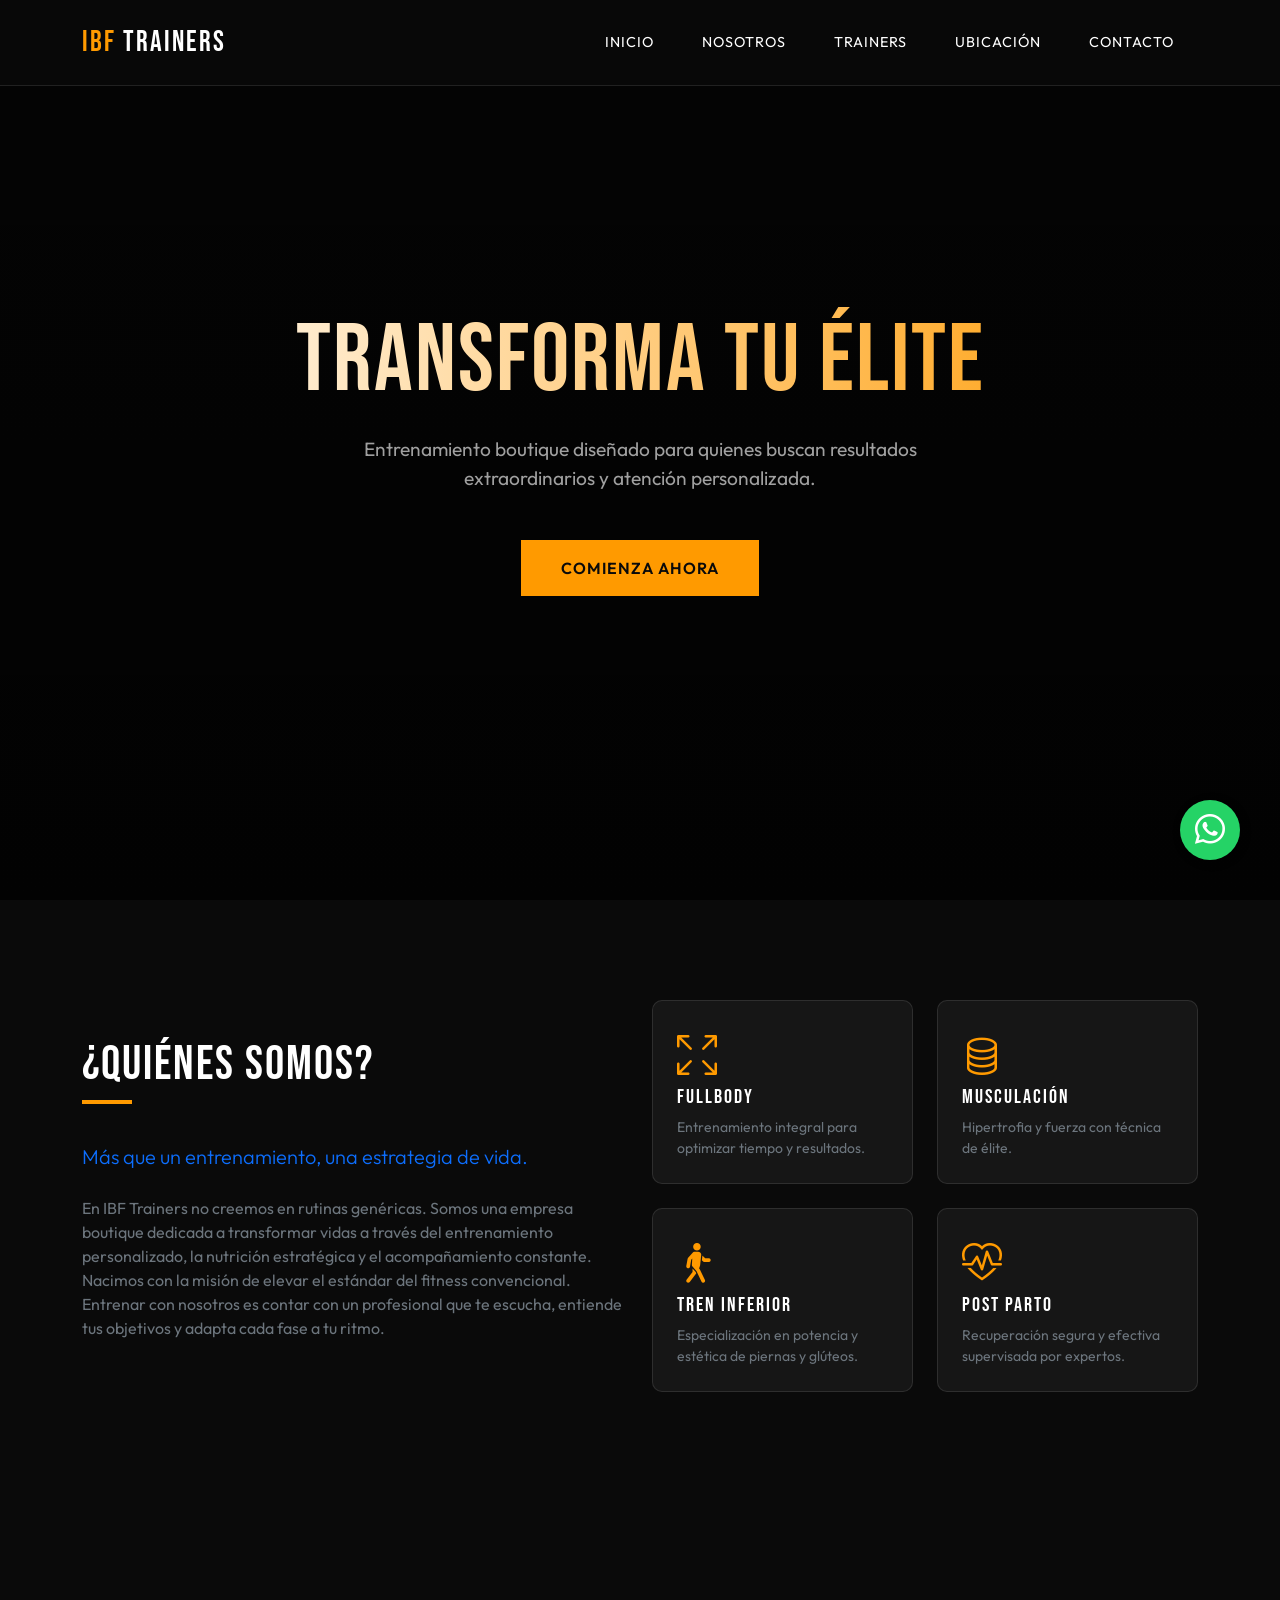
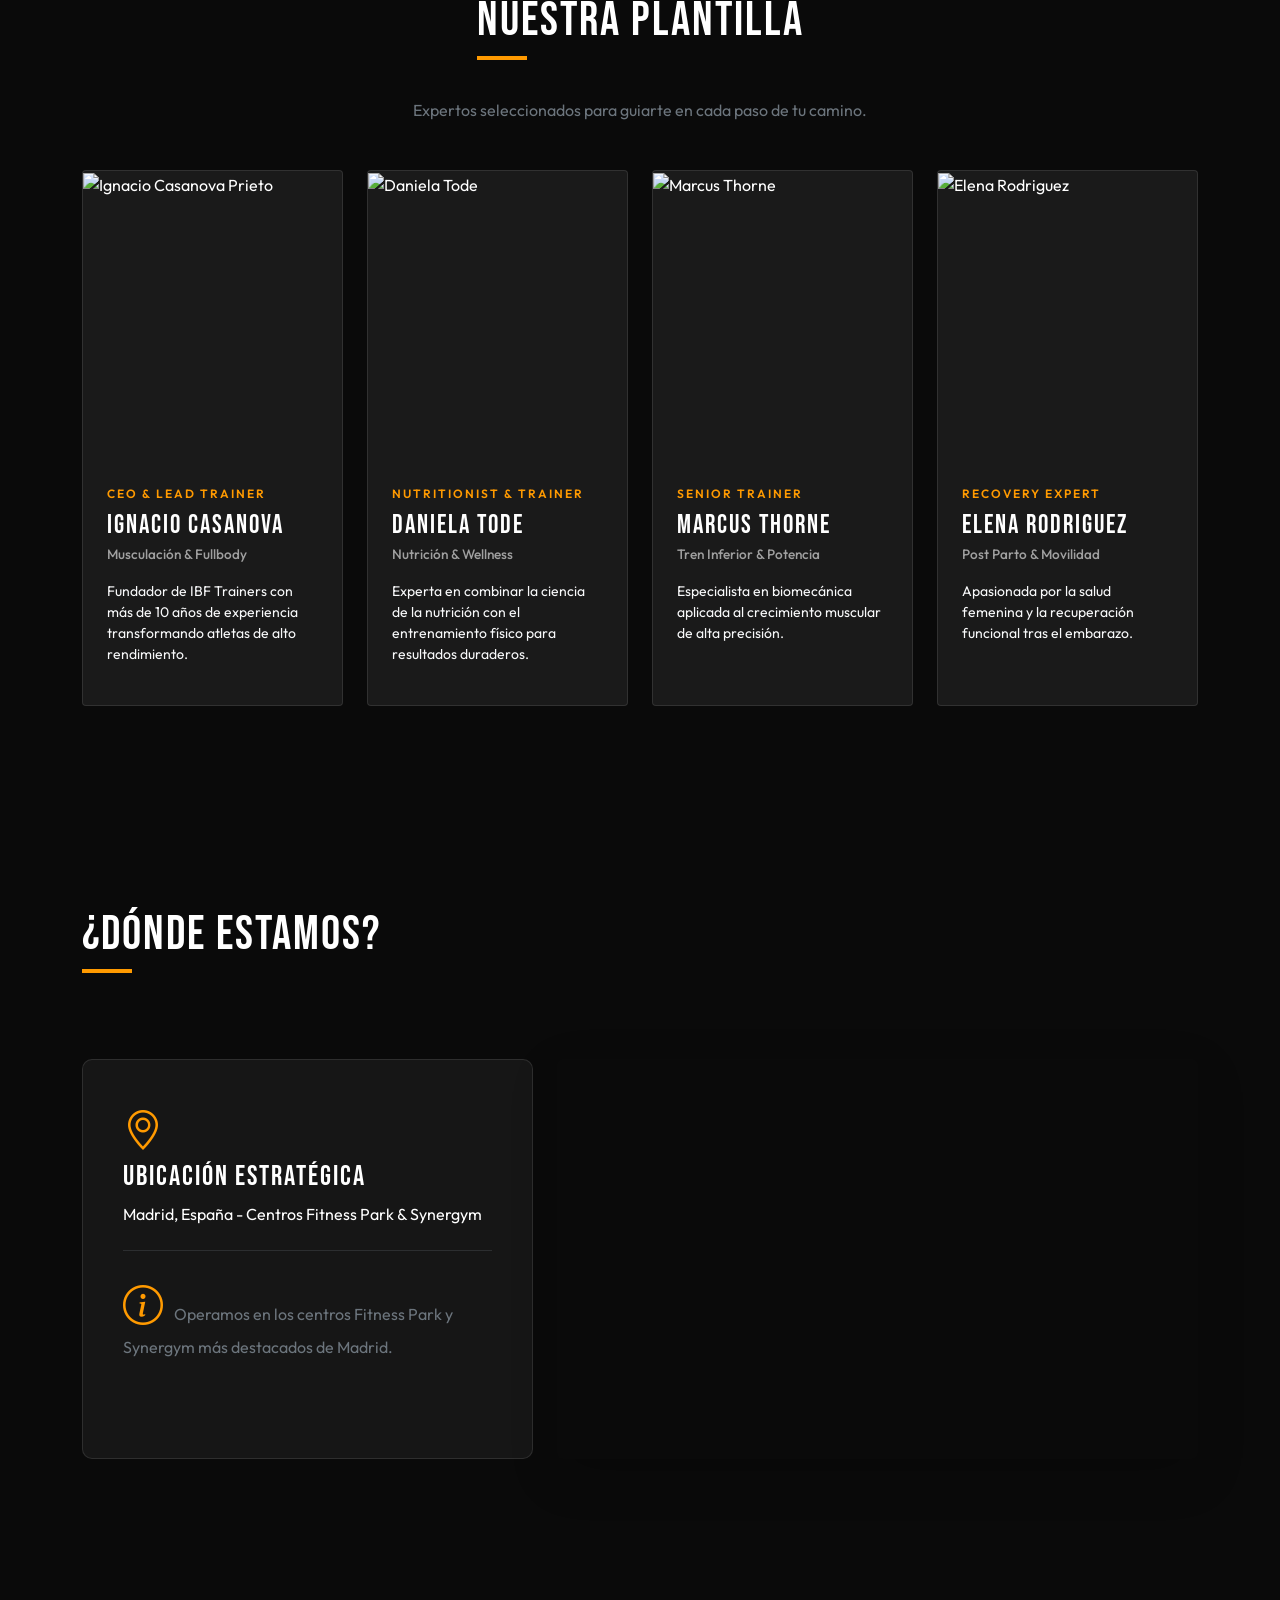
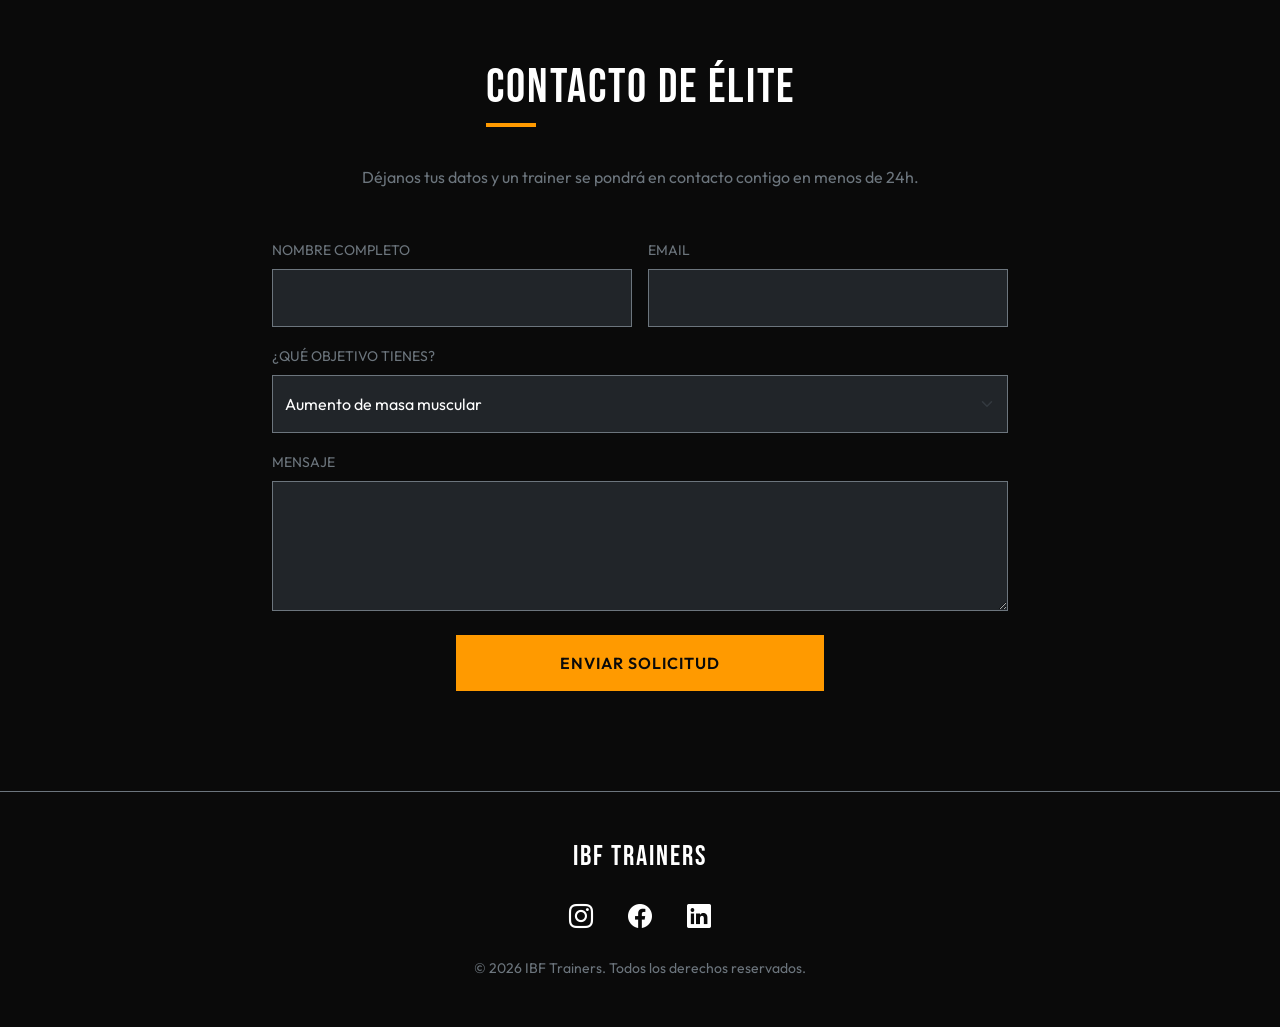
==== index.html @ 2165ddfc "2nd" ====
<!DOCTYPE html>
<html lang="es">
<head>
    <meta charset="UTF-8">
    <meta name="viewport" content="width=device-width, initial-scale=1.0">
    <title>IBF Trainers | Boutique Personal Training Elite</title>
    <meta name="description" content="Entrenamiento personal boutique de élite en Madrid. IBF Trainers ofrece planes personalizados de musculación, nutrición y post-parto. Entrenadores expertos cerca de ti.">
    <meta name="keywords" content="entrenamiento personal, entrenador personal madrid, ibf trainers, fitness boutique, entrenamiento económico, nutrición deportiva, post parto entrenamiento">
    
    <!-- Bootstrap 5.3 CSS -->
    <link href="https://cdn.jsdelivr.net/npm/bootstrap@5.3.2/dist/css/bootstrap.min.css" rel="stylesheet">
    <!-- Bootstrap Icons -->
    <link rel="stylesheet" href="https://cdn.jsdelivr.net/npm/bootstrap-icons@1.11.1/font/bootstrap-icons.css">
    <!-- Custom CSS -->
    <link rel="stylesheet" href="style.css">
</head>
<body>

    <!-- Navigation -->
    <nav class="navbar navbar-expand-lg fixed-top">
        <div class="container">
            <a class="navbar-brand brand-font" href="#">IBF <span style="color: white;">TRAINERS</span></a>
            <button class="navbar-toggler" type="button" data-bs-toggle="collapse" data-bs-target="#navbarNav">
                <span class="navbar-toggler-icon"></span>
            </button>
            <div class="collapse navbar-collapse" id="navbarNav">
                <ul class="navbar-nav ms-auto">
                    <li class="nav-item"><a class="nav-link" href="#inicio">Inicio</a></li>
                    <li class="nav-item"><a class="nav-link" href="#nosotros">Nosotros</a></li>
                    <li class="nav-item"><a class="nav-link" href="#plantilla">Trainers</a></li>
                    <li class="nav-item"><a class="nav-link" href="#ubicacion">Ubicación</a></li>
                    <li class="nav-item"><a class="nav-link" href="#contacto">Contacto</a></li>
                </ul>
            </div>
        </div>
    </nav>

    <!-- Hero Section -->
    <section id="inicio" class="hero">
        <div class="container" data-aos="fade-up">
            <h1 class="brand-font">Transforma Tu Élite</h1>
            <p>Entrenamiento boutique diseñado para quienes buscan resultados extraordinarios y atención personalizada.</p>
            <a href="#contacto" class="btn btn-premium mt-3">Comienza Ahora</a>
        </div>
    </section>

    <!-- About Section -->
    <section id="nosotros">
        <div class="container">
            <div class="row align-items-center">
                <div class="col-lg-6 mb-4 mb-lg-0">
                    <h2 class="section-title">¿Quiénes Somos?</h2>
                    <p class="lead text-primary mb-4" id="about-subtitle">Más que un entrenamiento, una estrategia de vida.</p>
                    <p class="text-secondary" id="about-content">En IBF Trainers no creemos en rutinas genéricas. Somos una empresa boutique dedicada a transformar vidas a través del entrenamiento personalizado, la nutrición estratégica y el acompañamiento constante. Nacimos con la misión de elevar el estándar del fitness convencional. Entrenar con nosotros es contar con un profesional que te escucha, entiende tus objetivos y adapta cada fase a tu ritmo.</p>
                </div>
                <div class="col-lg-6">
                    <div class="row g-4" id="services-grid">
                        <div class="col-6">
                            <div class="info-block h-100 p-3 p-md-4">
                                <i class="bi bi-arrows-fullscreen"></i>
                                <h4 class="brand-font h5">Fullbody</h4>
                                <p class="small text-secondary mb-0 d-none d-md-block">Entrenamiento integral para optimizar tiempo y resultados.</p>
                            </div>
                        </div>
                        <div class="col-6">
                            <div class="info-block h-100 p-3 p-md-4">
                                <i class="bi bi-database"></i>
                                <h4 class="brand-font h5">Musculación</h4>
                                <p class="small text-secondary mb-0 d-none d-md-block">Hipertrofia y fuerza con técnica de élite.</p>
                            </div>
                        </div>
                        <div class="col-6">
                            <div class="info-block h-100 p-3 p-md-4">
                                <i class="bi bi-person-walking"></i>
                                <h4 class="brand-font h5">Tren Inferior</h4>
                                <p class="small text-secondary mb-0 d-none d-md-block">Especialización en potencia y estética de piernas y glúteos.</p>
                            </div>
                        </div>
                        <div class="col-6">
                            <div class="info-block h-100 p-3 p-md-4">
                                <i class="bi bi-heart-pulse"></i>
                                <h4 class="brand-font h5">Post Parto</h4>
                                <p class="small text-secondary mb-0 d-none d-md-block">Recuperación segura y efectiva supervisada por expertos.</p>
                            </div>
                        </div>
                    </div>
                </div>
            </div>
        </div>
    </section>

    <!-- Trainers Section -->
    <section id="plantilla" class="bg-dark-grey">
        <div class="container">
            <div class="text-center mb-5">
                <h2 class="section-title">Nuestra Plantilla</h2>
                <p class="text-secondary">Expertos seleccionados para guiarte en cada paso de tu camino.</p>
            </div>
            <div class="row g-4" id="trainers-grid">
                <!-- Trainer 1 -->
                <div class="col-md-6 col-lg-3">
                    <div class="trainer-card">
                        <div class="trainer-img-wrapper">
                            <img src="https://images.unsplash.com/photo-1594381898411-846e7d193883?auto=format&fit=crop&q=80&w=800" alt="Ignacio Casanova Prieto" loading="lazy">
                        </div>
                        <div class="trainer-info">
                            <p class="role">CEO & Lead Trainer</p>
                            <h3 class="brand-font">Ignacio Casanova</h3>
                            <p class="small specialty mb-3">Musculación & Fullbody</p>
                            <p class="small text-light">Fundador de IBF Trainers con más de 10 años de experiencia transformando atletas de alto rendimiento.</p>
                        </div>
                    </div>
                </div>
                <!-- Trainer 2 -->
                <div class="col-md-6 col-lg-3">
                    <div class="trainer-card">
                        <div class="trainer-img-wrapper">
                            <img src="https://images.unsplash.com/photo-1518310383802-640c2de311b2?auto=format&fit=crop&q=80&w=800" alt="Daniela Tode" loading="lazy">
                        </div>
                        <div class="trainer-info">
                            <p class="role">Nutritionist & Trainer</p>
                            <h3 class="brand-font">Daniela Tode</h3>
                            <p class="small specialty mb-3">Nutrición & Wellness</p>
                            <p class="small text-light">Experta en combinar la ciencia de la nutrición con el entrenamiento físico para resultados duraderos.</p>
                        </div>
                    </div>
                </div>
                <!-- Trainer 3 -->
                <div class="col-md-6 col-lg-3">
                    <div class="trainer-card">
                        <div class="trainer-img-wrapper">
                            <img src="https://images.unsplash.com/photo-1534438327276-14e5300c3a48?auto=format&fit=crop&q=80&w=800" alt="Marcus Thorne" loading="lazy">
                        </div>
                        <div class="trainer-info">
                            <p class="role">Senior Trainer</p>
                            <h3 class="brand-font">Marcus Thorne</h3>
                            <p class="small specialty mb-3">Tren Inferior & Potencia</p>
                            <p class="small text-light">Especialista en biomecánica aplicada al crecimiento muscular de alta precisión.</p>
                        </div>
                    </div>
                </div>
                <!-- Trainer 4 -->
                <div class="col-md-6 col-lg-3">
                    <div class="trainer-card">
                        <div class="trainer-img-wrapper">
                            <img src="https://images.unsplash.com/photo-1574680088814-c9e8a10d8a4d?auto=format&fit=crop&q=80&w=800" alt="Elena Rodriguez" loading="lazy">
                        </div>
                        <div class="trainer-info">
                            <p class="role">Recovery Expert</p>
                            <h3 class="brand-font">Elena Rodriguez</h3>
                            <p class="small specialty mb-3">Post Parto & Movilidad</p>
                            <p class="small text-light">Apasionada por la salud femenina y la recuperación funcional tras el embarazo.</p>
                        </div>
                    </div>
                </div>
            </div>
        </div>
    </section>

    <!-- Location Section -->
    <section id="ubicacion">
        <div class="container">
            <h2 class="section-title">¿Dónde Estamos?</h2>
            <div class="row mt-5">
                <div class="col-lg-5 mb-4 mb-lg-0">
                    <div class="info-block h-100">
                        <i class="bi bi-geo-alt"></i>
                        <h3>Ubicación Estratégica</h3>
                        <p id="location-text"></p>
                        <hr class="border-secondary my-4">
                        <p class="text-secondary"><i class="bi bi-info-circle me-2"></i> Operamos en los centros Fitness Park y Synergym más destacados de Madrid.</p>
                    </div>
                </div>
                <div class="col-lg-7">
                    <div class="overflow-hidden rounded shadow-lg" style="height: 400px;">
                        <!-- Google Maps Embed (Static placeholder for concept) -->
                        <iframe 
                            width="100%" 
                            height="100%" 
                            frameborder="0" 
                            scrolling="no" 
                            marginheight="0" 
                            marginwidth="0" 
                            src="https://maps.google.com/maps?q=Madrid,Spain&t=&z=13&ie=UTF8&iwloc=&output=embed"
                            style="border:0;" 
                            allowfullscreen="" 
                            loading="lazy">
                        </iframe>
                    </div>
                </div>
            </div>
        </div>
    </section>

    <!-- Contact Section -->
    <section id="contacto" class="bg-dark-grey">
        <div class="container">
            <div class="row justify-content-center">
                <div class="col-lg-8 text-center">
                    <h2 class="section-title">Contacto de Élite</h2>
                    <p class="text-secondary mb-5">Déjanos tus datos y un trainer se pondrá en contacto contigo en menos de 24h.</p>
                    
                    <form class="row g-3 text-start">
                        <div class="col-md-6">
                            <label class="form-label text-secondary small text-uppercase">Nombre Completo</label>
                            <input type="text" class="form-control bg-dark border-secondary text-white py-3 rounded-0" required>
                        </div>
                        <div class="col-md-6">
                            <label class="form-label text-secondary small text-uppercase">Email</label>
                            <input type="email" class="form-control bg-dark border-secondary text-white py-3 rounded-0" required>
                        </div>
                        <div class="col-12">
                            <label class="form-label text-secondary small text-uppercase">¿Qué objetivo tienes?</label>
                            <select class="form-select bg-dark border-secondary text-white py-3 rounded-0">
                                <option>Aumento de masa muscular</option>
                                <option>Pérdida de grasa</option>
                                <option>Recuperación Post-Parto</option>
                                <option>Entrenamiento Funcional</option>
                            </select>
                        </div>
                        <div class="col-12">
                            <label class="form-label text-secondary small text-uppercase">Mensaje</label>
                            <textarea class="form-control bg-dark border-secondary text-white py-3 rounded-0" rows="4"></textarea>
                        </div>
                        <div class="col-12 text-center mt-4">
                            <button type="submit" class="btn btn-premium w-50">Enviar Solicitud</button>
                        </div>
                    </form>
                </div>
            </div>
        </div>
    </section>

    <!-- Footer -->
    <footer class="py-5 border-top border-secondary">
        <div class="container text-center">
            <h3 class="brand-font mb-4">IBF TRAINERS</h3>
            <div class="social-links mb-4">
                <a href="#" class="text-white mx-3 fs-4"><i class="bi bi-instagram"></i></a>
                <a href="#" class="text-white mx-3 fs-4"><i class="bi bi-facebook"></i></a>
                <a href="#" class="text-white mx-3 fs-4"><i class="bi bi-linkedin"></i></a>
            </div>
            <p class="small text-secondary mb-0">&copy; 2026 IBF Trainers. Todos los derechos reservados.</p>
        </div>
    </footer>

    <!-- WhatsApp Floating Button -->
    <a href="https://wa.me/34XXXXXXXXXX" class="wa-float" id="wa-btn" target="_blank">
        <i class="bi bi-whatsapp"></i>
    </a>

    <!-- Scripts -->
    <script src="https://cdn.jsdelivr.net/npm/bootstrap@5.3.2/dist/js/bootstrap.bundle.min.js"></script>
    <script type="module" src="scripts/app.js"></script>
</body>
</html>
---- style.css ----
/* 
    IBF Trainers - Boutique Premium Style
    Custom CSS Design System
*/

@import url('https://fonts.googleapis.com/css2?family=Bebas+Neue&family=Outfit:wght@300;400;600&display=swap');

:root {
    --primary: #ff9a00;
    --primary-dark: #cc7a00;
    --dark: #0a0a0a;
    --dark-grey: #1a1a1a;
    --light-grey: #a0a0a0;
    --white: #ffffff;
    --glass: rgba(255, 255, 255, 0.05);
    --glass-border: rgba(255, 255, 255, 0.1);
}

body {
    background-color: var(--dark);
    color: var(--white);
    font-family: 'Outfit', sans-serif;
    overflow-x: hidden;
    scroll-behavior: smooth;
}

h1, h2, h3, .brand-font {
    font-family: 'Bebas Neue', cursive;
    letter-spacing: 2px;
}

/* --- Navigation --- */
.navbar {
    background: rgba(10, 10, 10, 0.8) !important;
    backdrop-filter: blur(15px);
    border-bottom: 1px solid var(--glass-border);
    padding: 1rem 0;
    transition: all 0.3s ease;
}

.navbar.scrolled {
    padding: 0.5rem 0;
}

.navbar-brand {
    font-size: 1.8rem;
    color: var(--primary) !important;
}

.nav-link {
    color: var(--white) !important;
    font-weight: 400;
    margin: 0 1rem;
    text-transform: uppercase;
    font-size: 0.9rem;
    letter-spacing: 1px;
    transition: color 0.3s ease;
}

.nav-link:hover {
    color: var(--primary) !important;
}

/* --- Hero Section --- */
.hero {
    height: 100vh;
    background: linear-gradient(rgba(0,0,0,0.6), rgba(0,0,0,0.8)), url('https://images.unsplash.com/photo-1534438327276-14e5300c3a48?auto=format&fit=crop&q=80&w=1920') center/cover no-repeat;
    display: flex;
    align-items: center;
    justify-content: center;
    text-align: center;
    position: relative;
}

.hero h1 {
    font-size: 6rem;
    margin-bottom: 1rem;
    background: linear-gradient(to right, #fff, var(--primary));
    -webkit-background-clip: text;
    -webkit-text-fill-color: transparent;
}

.hero p {
    font-size: 1.2rem;
    max-width: 600px;
    margin: 0 auto 2rem;
    color: var(--light-grey);
}

.btn-premium {
    background: var(--primary);
    color: var(--dark);
    padding: 1rem 2.5rem;
    font-weight: 600;
    text-transform: uppercase;
    border-radius: 0;
    letter-spacing: 1px;
    transition: all 0.3s ease;
    border: none;
}

.btn-premium:hover {
    background: var(--white);
    transform: translateY(-5px);
}

/* --- Sections --- */
section {
    padding: 100px 0;
}

.section-title {
    font-size: 3rem;
    margin-bottom: 3rem;
    position: relative;
    display: inline-block;
}

.section-title::after {
    content: '';
    position: absolute;
    bottom: -10px;
    left: 0;
    width: 50px;
    height: 4px;
    background: var(--primary);
}

/* --- Trainer Cards --- */
.trainer-card {
    background: var(--dark-grey);
    border: 1px solid var(--glass-border);
    overflow: hidden;
    transition: all 0.5s cubic-bezier(0.4, 0, 0.2, 1);
    height: 100%;
    position: relative;
    border-radius: 4px;
}

.trainer-card:hover {
    transform: translateY(-10px);
    border-color: var(--primary);
    box-shadow: 0 20px 40px rgba(0,0,0,0.4);
}

.trainer-img-wrapper {
    position: relative;
    overflow: hidden;
    height: 350px;
}

.trainer-img-wrapper::after {
    content: '';
    position: absolute;
    bottom: 0;
    left: 0;
    width: 100%;
    height: 60%;
    background: linear-gradient(to top, var(--dark-grey), transparent);
    z-index: 1;
}

.trainer-img-wrapper img {
    width: 100%;
    height: 100%;
    object-fit: cover;
    transition: transform 0.8s ease;
}

.trainer-card:hover .trainer-img-wrapper img {
    transform: scale(1.05);
}

.trainer-info {
    padding: 1.5rem;
    position: relative;
    z-index: 2;
    margin-top: -60px;
}

.trainer-info h3 {
    font-size: 1.6rem;
    margin-bottom: 0.2rem;
    color: var(--white);
}

.trainer-info p.role {
    color: var(--primary);
    text-transform: uppercase;
    font-weight: 600;
    font-size: 0.75rem;
    letter-spacing: 2px;
    margin-bottom: 0.5rem;
}

.trainer-info p.specialty {
    color: var(--light-grey);
    font-size: 0.85rem;
    font-weight: 500;
}

/* --- WhatsApp Float --- */
.wa-float {
    position: fixed;
    bottom: 40px;
    right: 40px;
    width: 60px;
    height: 60px;
    background-color: #25d366;
    color: #FFF;
    border-radius: 50px;
    text-align: center;
    font-size: 30px;
    box-shadow: 2px 2px 10px rgba(0,0,0,0.3);
    z-index: 1000;
    display: flex;
    align-items: center;
    justify-content: center;
    transition: all 0.3s ease;
    text-decoration: none;
}

.wa-float:hover {
    transform: scale(1.1) rotate(10deg);
    color: white;
}

/* --- Info Blocks --- */
.info-block {
    background: var(--glass);
    padding: 2.5rem;
    border-radius: 10px;
    border: 1px solid var(--glass-border);
}

.info-block i {
    font-size: 2.5rem;
    color: var(--primary);
    margin-bottom: 1.5rem;
}

/* --- Responsive Layouts --- */
@media (max-width: 768px) {
    .hero h1 {
        font-size: 3.5rem;
    }
    .section-title {
        font-size: 2.2rem;
    }
}
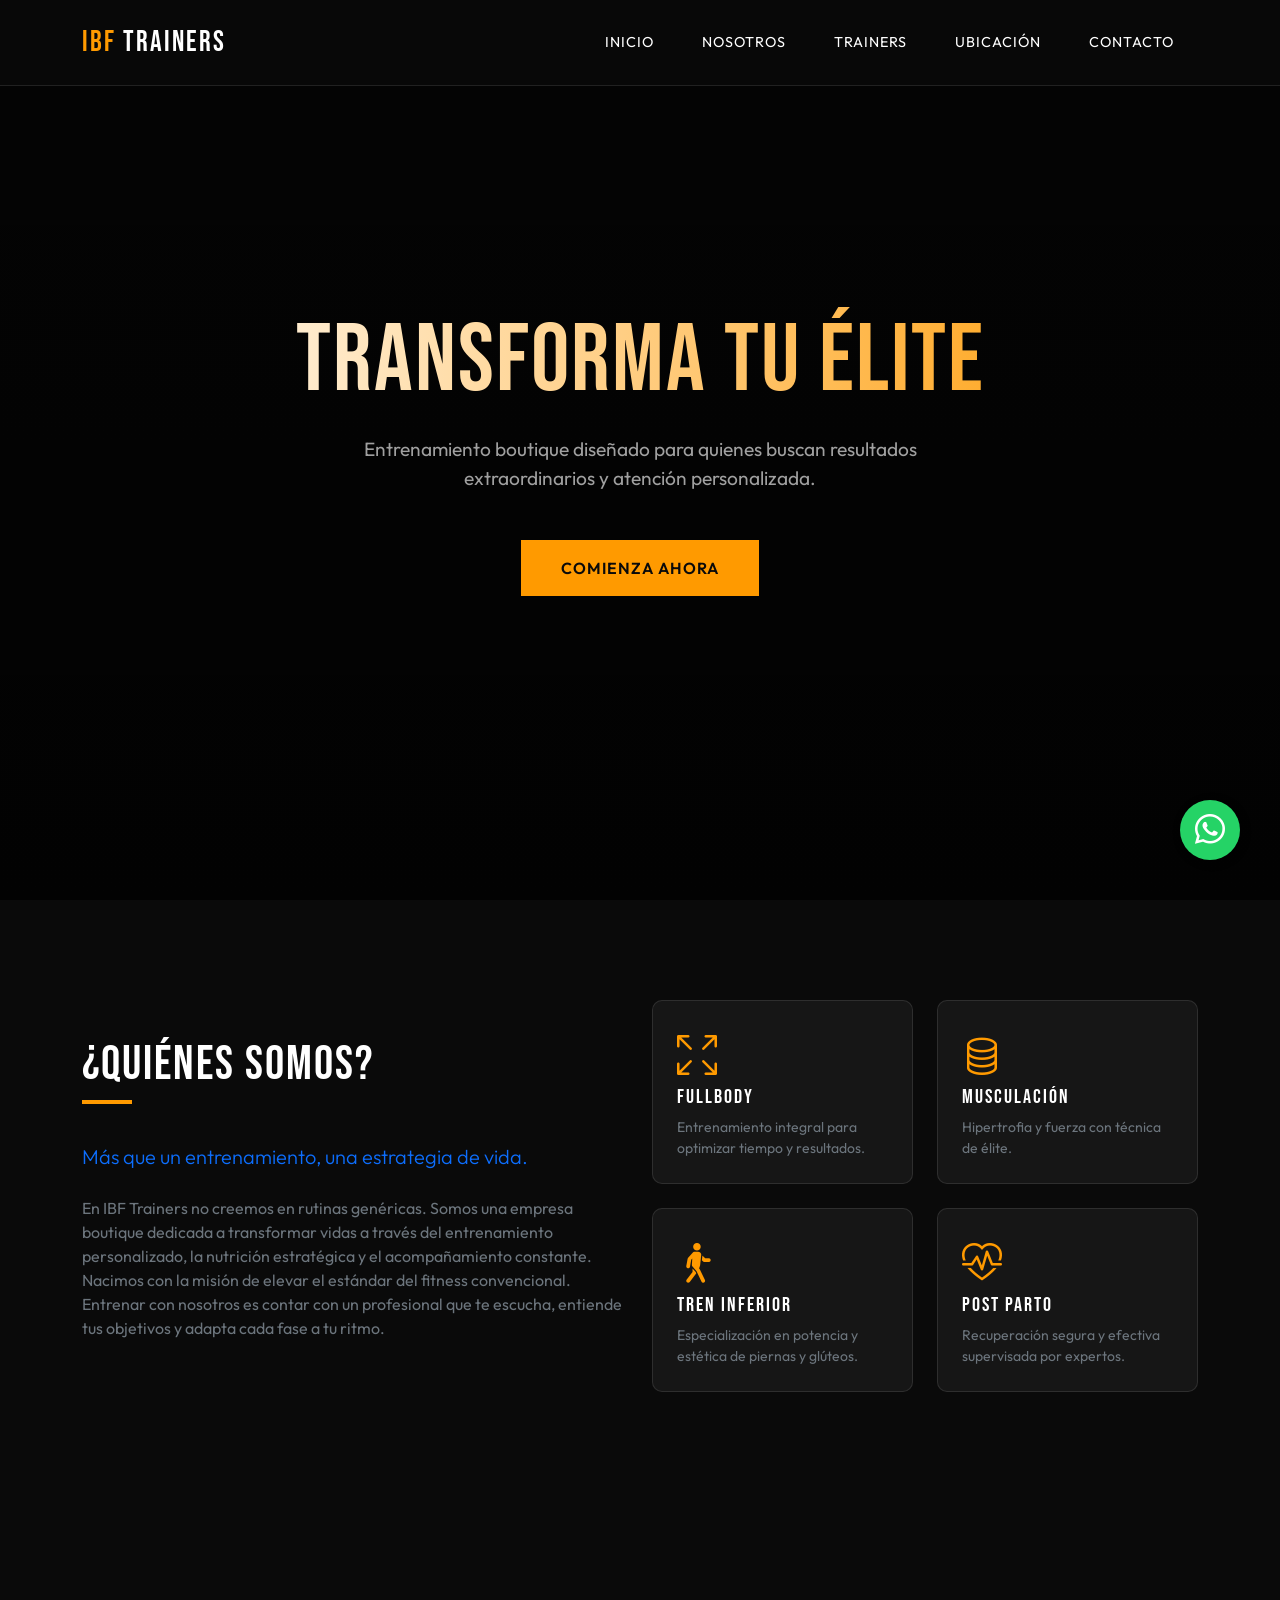
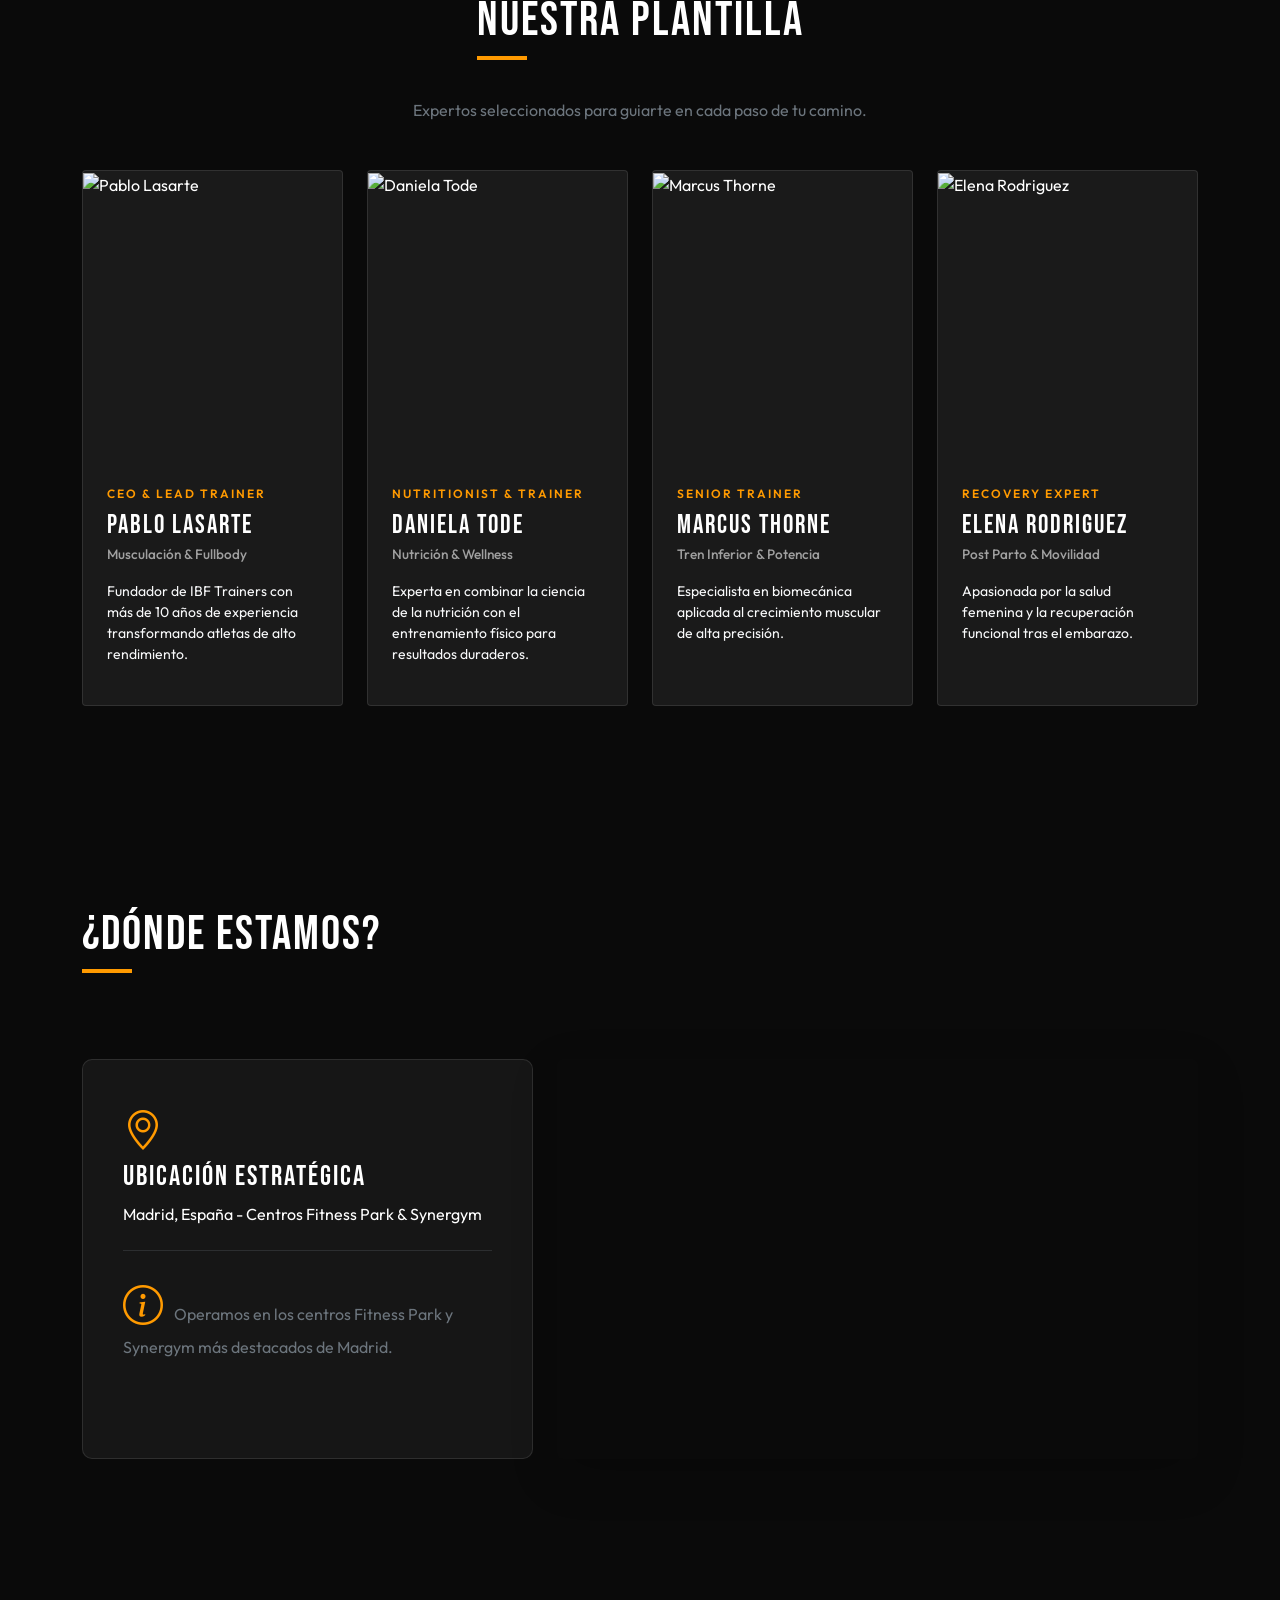
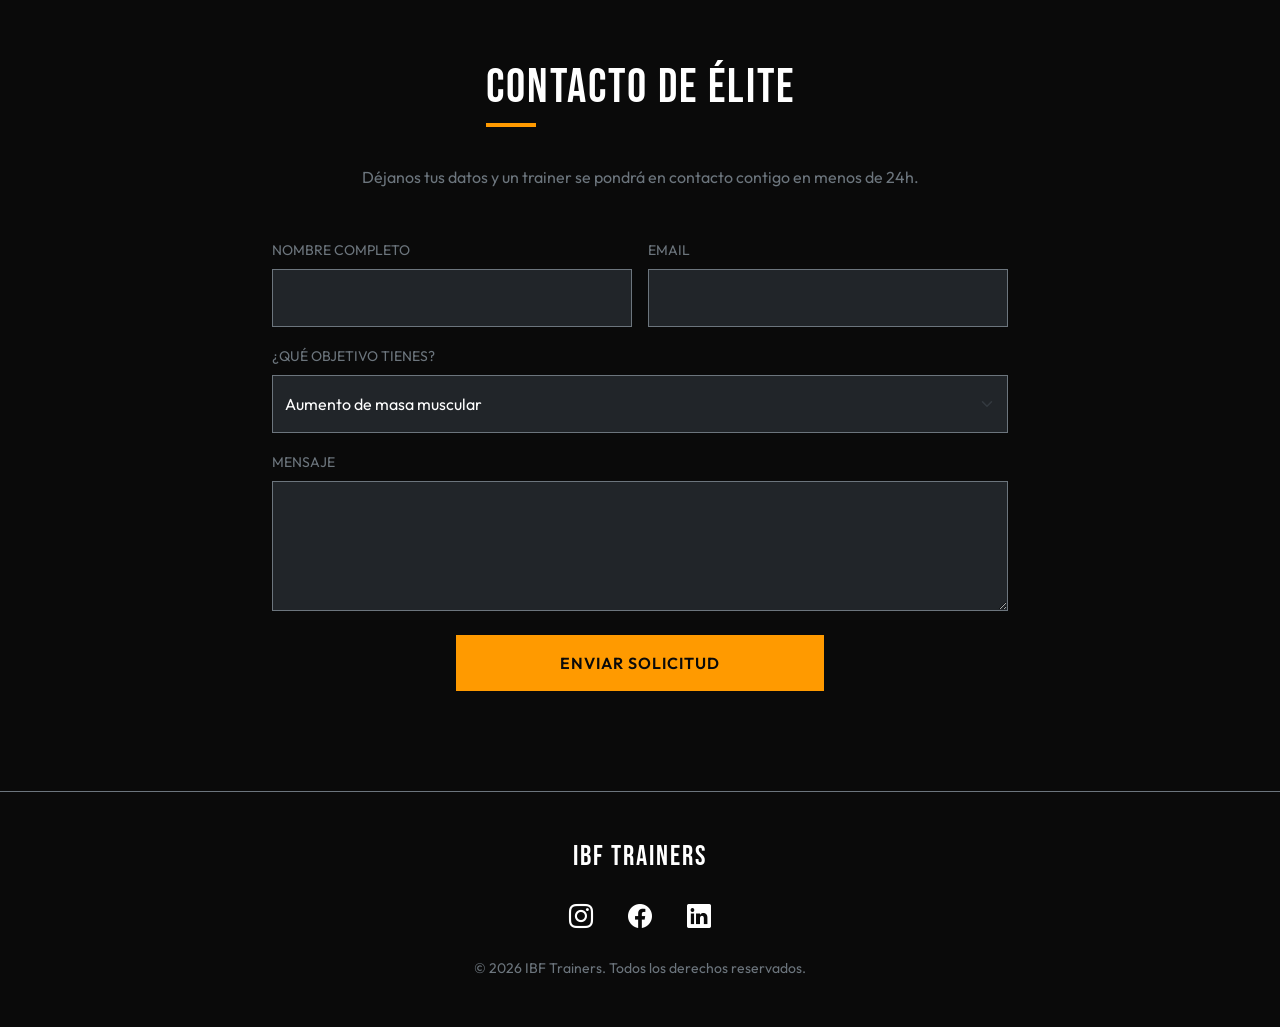
==== commit e9efd415: "update trainer profiles and WhatsApp link in index.html" ====
--- a/index.html
+++ b/index.html
@@ -101,11 +101,11 @@
                 <div class="col-md-6 col-lg-3">
                     <div class="trainer-card">
                         <div class="trainer-img-wrapper">
-                            <img src="https://images.unsplash.com/photo-1594381898411-846e7d193883?auto=format&fit=crop&q=80&w=800" alt="Ignacio Casanova Prieto" loading="lazy">
+                            <img src="https://encrypted-tbn0.gstatic.com/images?q=tbn:ANd9GcTf85mqNMwASJeJDDyNpU4jjd_INH7hUPcIRg&s" alt="Pablo Lasarte" loading="lazy">
                         </div>
                         <div class="trainer-info">
                             <p class="role">CEO & Lead Trainer</p>
-                            <h3 class="brand-font">Ignacio Casanova</h3>
+                            <h3 class="brand-font">Pablo Lasarte</h3>
                             <p class="small specialty mb-3">Musculación & Fullbody</p>
                             <p class="small text-light">Fundador de IBF Trainers con más de 10 años de experiencia transformando atletas de alto rendimiento.</p>
                         </div>
@@ -129,7 +129,7 @@
                 <div class="col-md-6 col-lg-3">
                     <div class="trainer-card">
                         <div class="trainer-img-wrapper">
-                            <img src="https://images.unsplash.com/photo-1534438327276-14e5300c3a48?auto=format&fit=crop&q=80&w=800" alt="Marcus Thorne" loading="lazy">
+                            <img src="https://res.cloudinary.com/dvjfemxbz/image/upload/c_scale,f_auto,q_60,w_1000/technologische_ontwikkelingen_voor_fitnessondernemers_zoals_virtuele_fitnesslessen_en_high_intensity_interval_training_vvr0la_jptmhg.avif" alt="Marcus Thorne" loading="lazy">
                         </div>
                         <div class="trainer-info">
                             <p class="role">Senior Trainer</p>
@@ -200,7 +200,7 @@
                     <h2 class="section-title">Contacto de Élite</h2>
                     <p class="text-secondary mb-5">Déjanos tus datos y un trainer se pondrá en contacto contigo en menos de 24h.</p>
                     
-                    <form class="row g-3 text-start">
+                    <form class="row g-3 text-start" action="mailto:hola@tripleeme.es" method="POST" enctype="text/plain">
                         <div class="col-md-6">
                             <label class="form-label text-secondary small text-uppercase">Nombre Completo</label>
                             <input type="text" class="form-control bg-dark border-secondary text-white py-3 rounded-0" required>
@@ -245,7 +245,7 @@
     </footer>
 
     <!-- WhatsApp Floating Button -->
-    <a href="https://wa.me/34XXXXXXXXXX" class="wa-float" id="wa-btn" target="_blank">
+    <a href="https://wa.me/34614250687" class="wa-float" id="wa-btn" target="_blank">
         <i class="bi bi-whatsapp"></i>
     </a>
 
--- a/style.css
+++ b/style.css
@@ -36,6 +36,14 @@
     border-bottom: 1px solid var(--glass-border);
     padding: 1rem 0;
     transition: all 0.3s ease;
+}
+
+.navbar-toggler {
+    border: 1px solid var(--glass-border);
+}
+
+.navbar-toggler-icon {
+    background-image: url("data:image/svg+xml,%3csvg xmlns='http://www.w3.org/2000/svg' viewBox='0 0 30 30'%3e%3cpath stroke='rgba%28255, 255, 255, 1%29' stroke-linecap='round' stroke-miterlimit='10' stroke-width='2' d='M4 7h22M4 15h22M4 23h22'/%3e%3c/svg%3e") !important;
 }
 
 .navbar.scrolled {
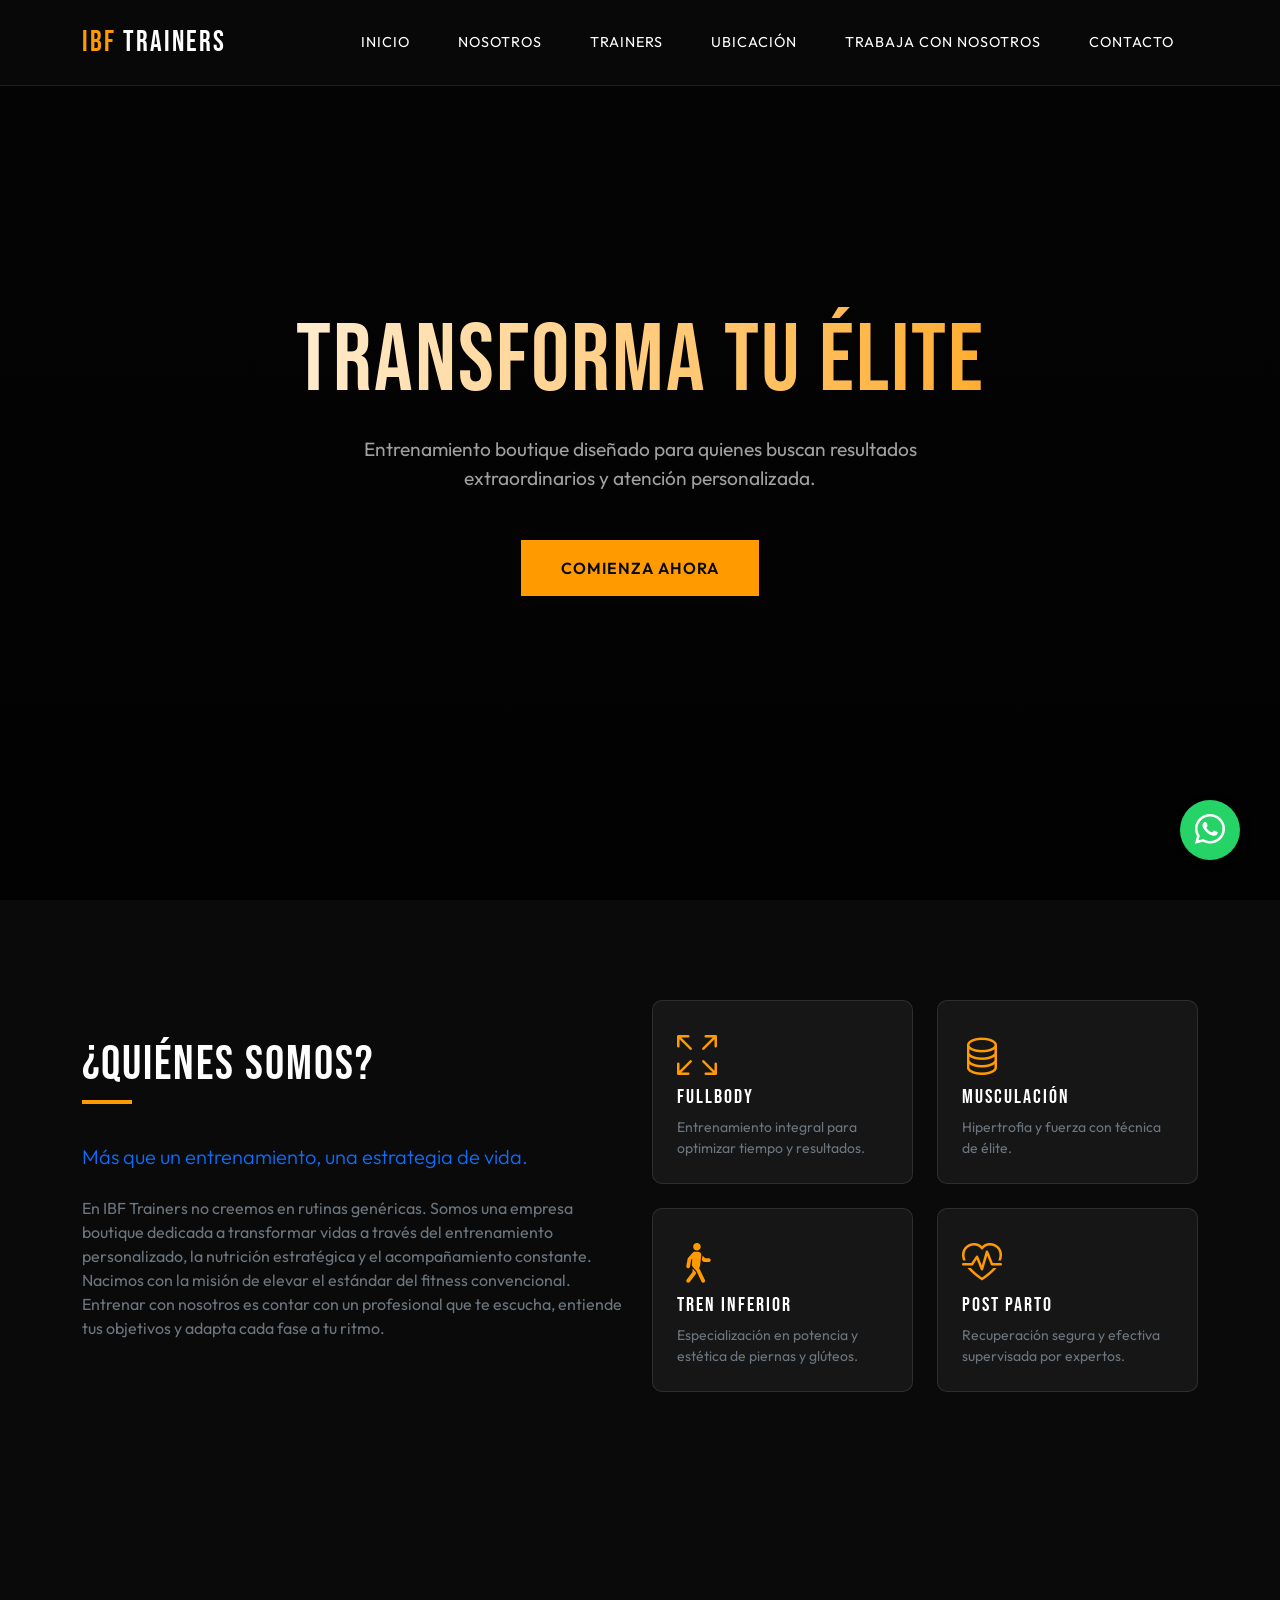
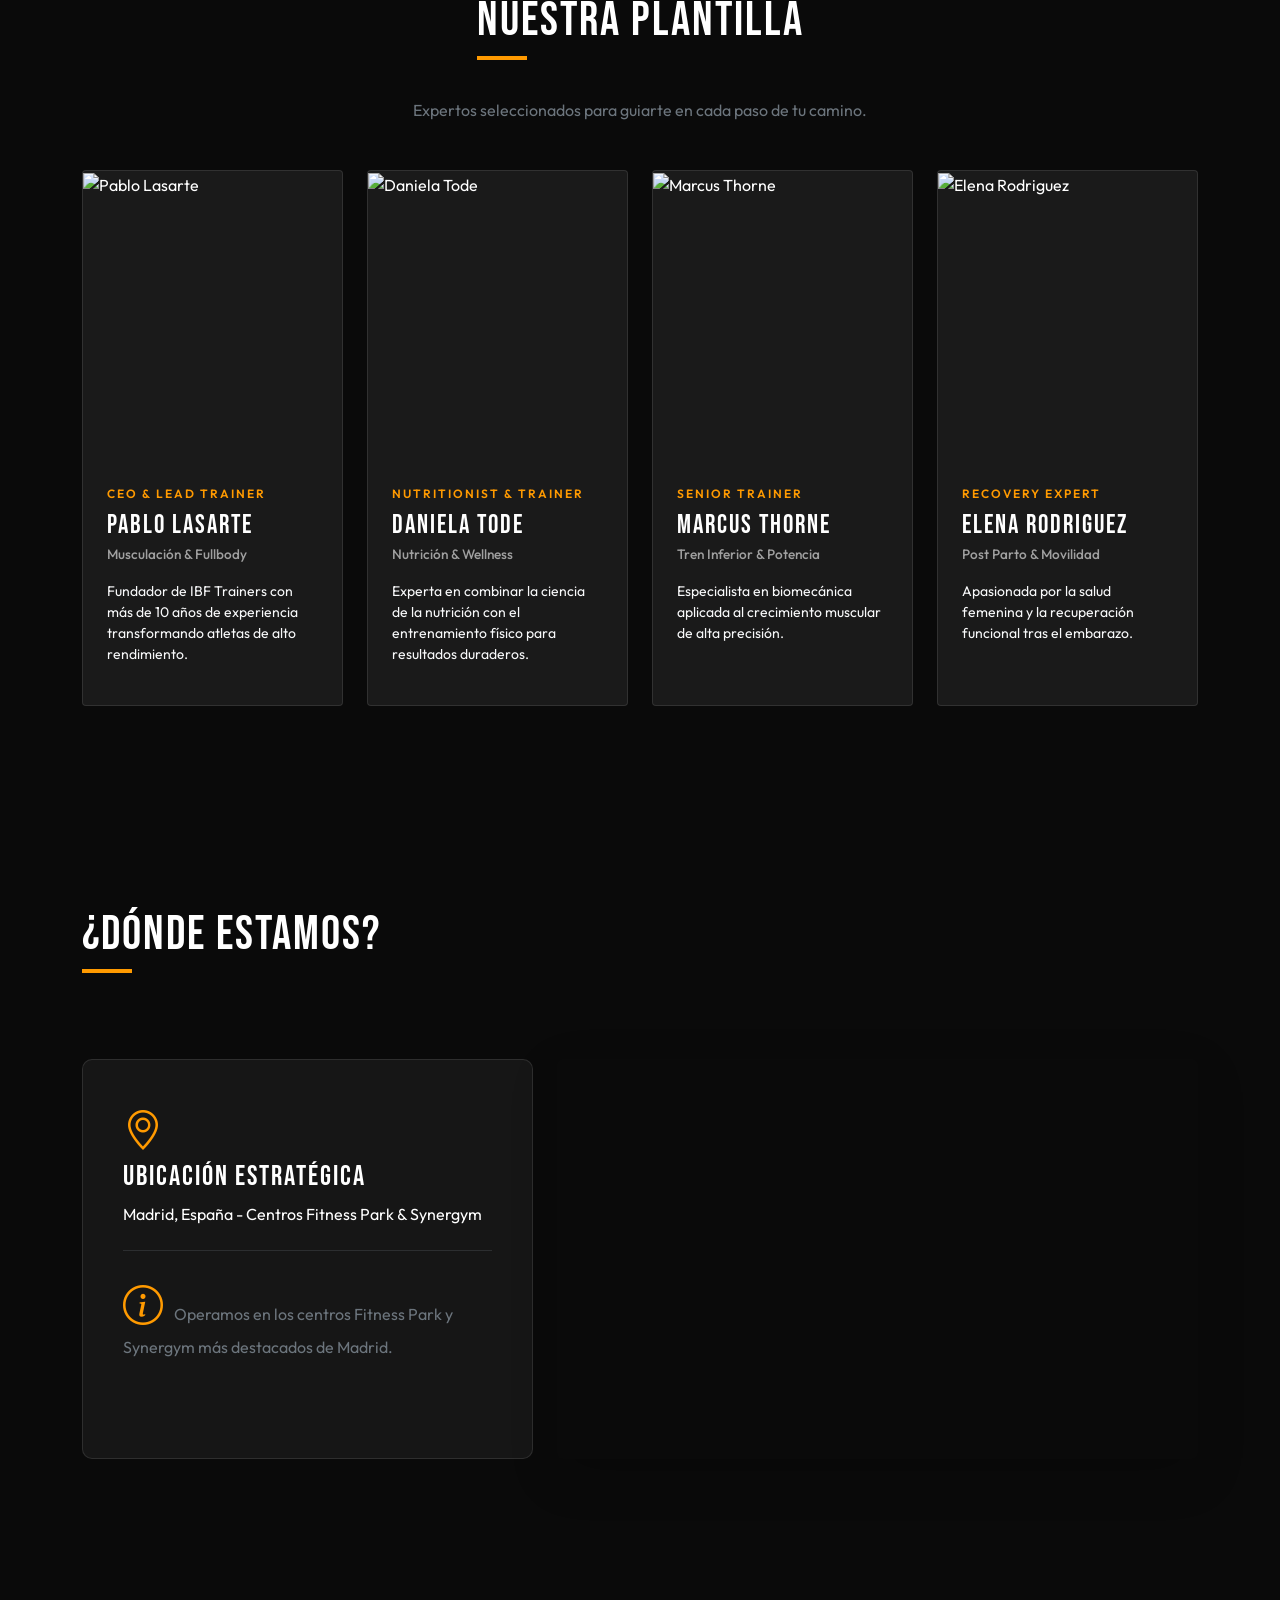
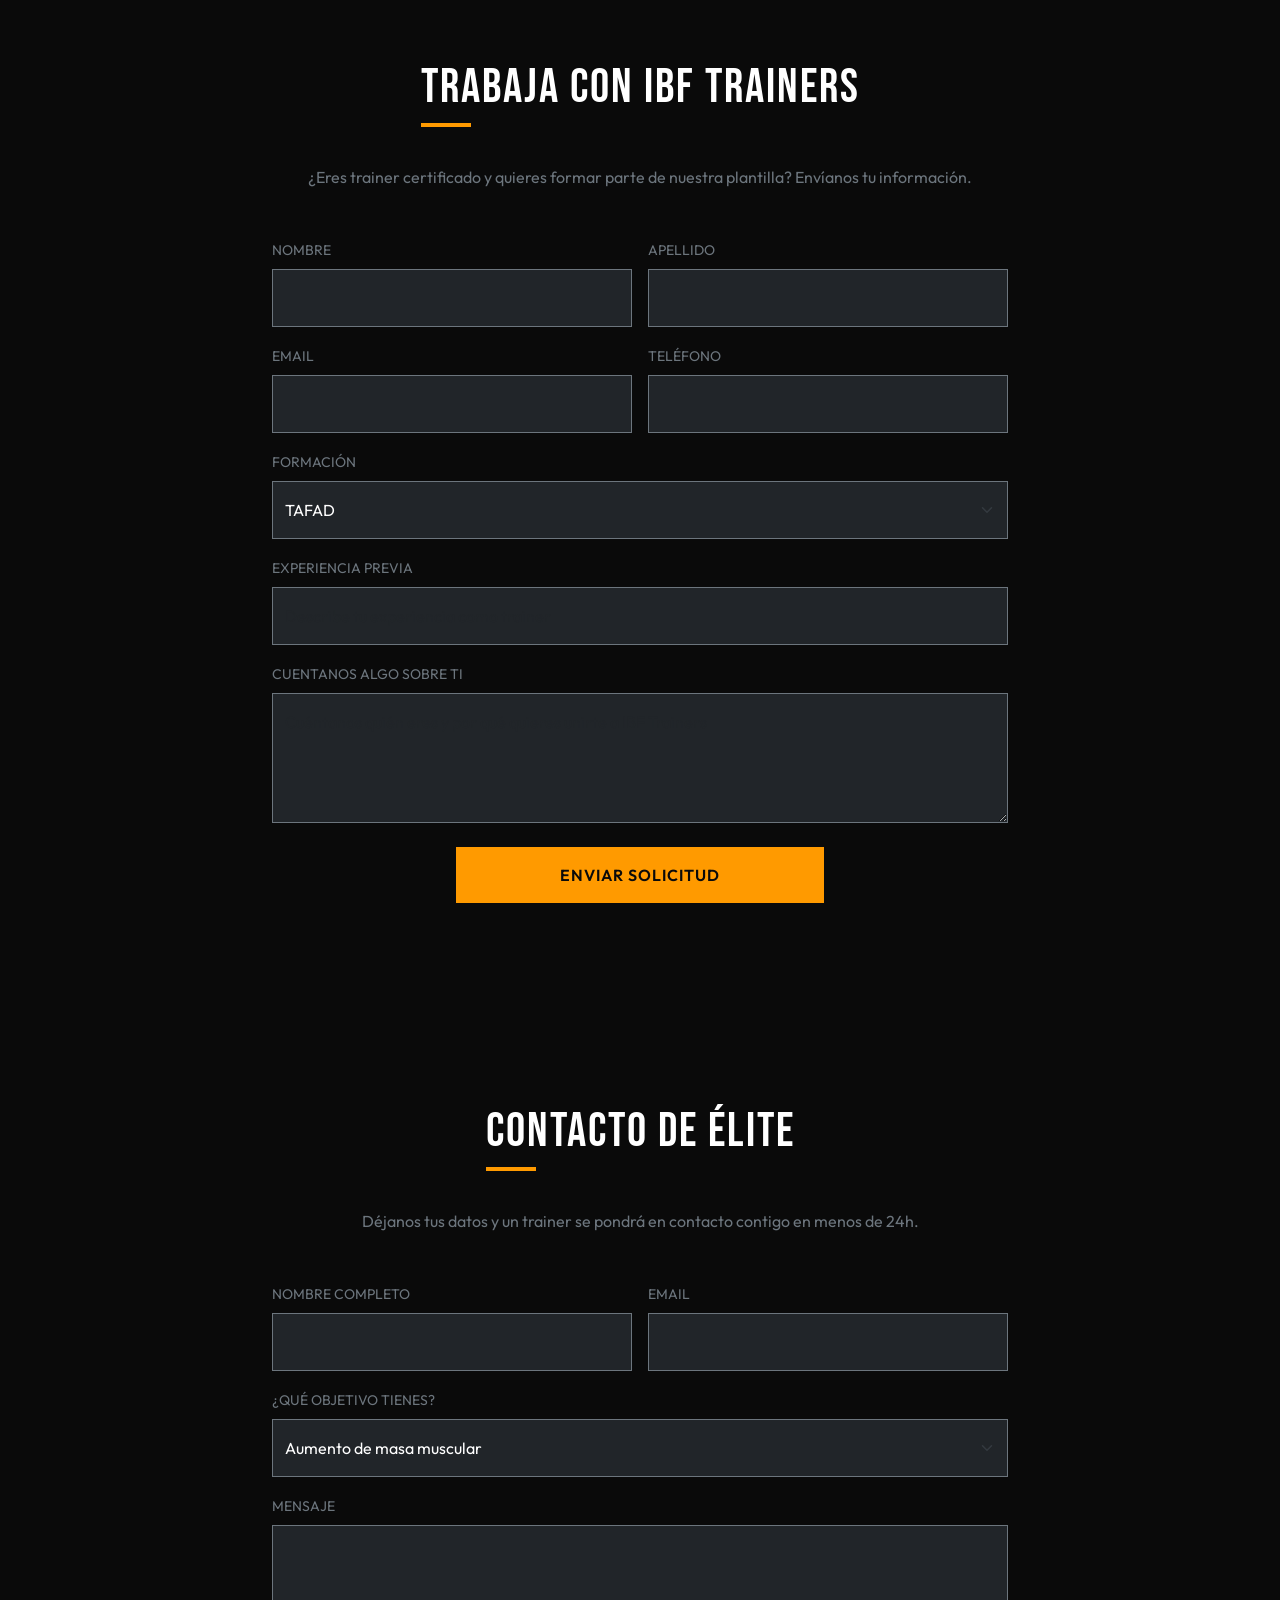
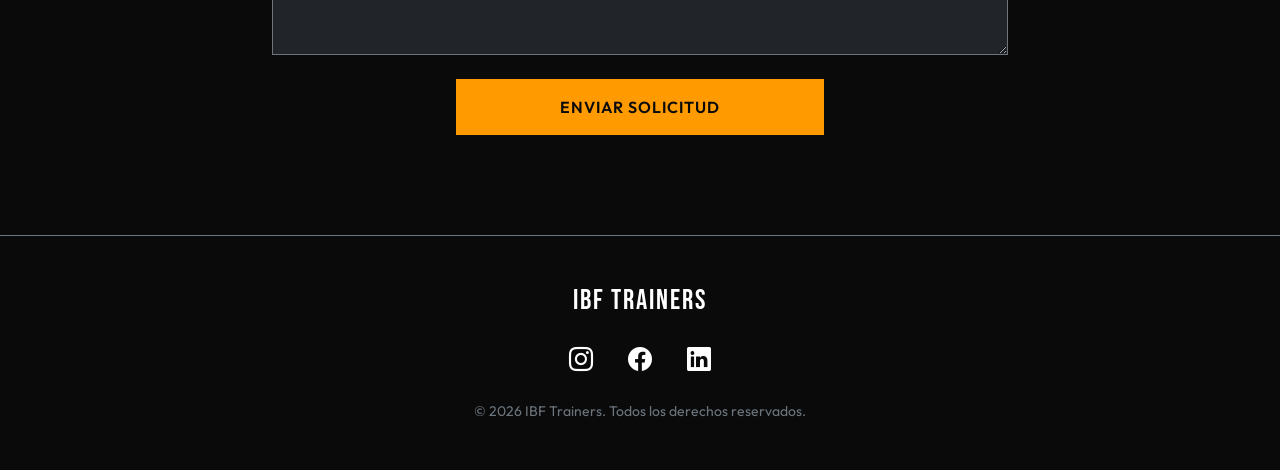
==== commit 17187a60: "add "Trabaja con Nosotros" section and update location section comment" ====
--- a/index.html
+++ b/index.html
@@ -29,6 +29,7 @@
                     <li class="nav-item"><a class="nav-link" href="#nosotros">Nosotros</a></li>
                     <li class="nav-item"><a class="nav-link" href="#plantilla">Trainers</a></li>
                     <li class="nav-item"><a class="nav-link" href="#ubicacion">Ubicación</a></li>
+                    <li class="nav-item"><a class="nav-link" href="#trabajo">Trabaja con Nosotros</a></li>
                     <li class="nav-item"><a class="nav-link" href="#contacto">Contacto</a></li>
                 </ul>
             </div>
@@ -192,6 +193,57 @@
         </div>
     </section>
 
+    <!-- Trabaja con Nosotros Section -->
+    <section id="trabajo">
+        <div class="container">
+            <div class="row justify-content-center">
+                <div class="col-lg-8 text-center">
+                    <h2 class="section-title">Trabaja con IBF Trainers</h2>
+                    <p class="text-secondary mb-5">¿Eres trainer certificado y quieres formar parte de nuestra plantilla? Envíanos tu información.</p>
+
+                    <form class="row g-3 text-start" action="mailto:hola@tripleeme.es" method="POST" enctype="text/plain">
+                        <div class="col-md-6">
+                            <label class="form-label text-secondary small text-uppercase">Nombre</label>
+                            <input type="text" name="nombre" class="form-control bg-dark border-secondary text-white py-3 rounded-0" required>
+                        </div>
+                        <div class="col-md-6">
+                            <label class="form-label text-secondary small text-uppercase">Apellido</label>
+                            <input type="text" name="apellido" class="form-control bg-dark border-secondary text-white py-3 rounded-0" required>
+                        </div>
+                        <div class="col-md-6">
+                            <label class="form-label text-secondary small text-uppercase">Email</label>
+                            <input type="email" name="email" class="form-control bg-dark border-secondary text-white py-3 rounded-0" required>
+                        </div>
+                        <div class="col-md-6">
+                            <label class="form-label text-secondary small text-uppercase">Teléfono</label>
+                            <input type="tel" name="telefono" class="form-control bg-dark border-secondary text-white py-3 rounded-0" required>
+                        </div>
+                        <div class="col-12">
+                            <label class="form-label text-secondary small text-uppercase">Formación</label>
+                            <select name="formacion" class="form-select bg-dark border-secondary text-white py-3 rounded-0">
+                                <option value="TAFAD">TAFAD</option>
+                                <option value="TSEAS">TSEAS</option>
+                                <option value="CAFYD">CAFYD</option>
+                                <option value="Otros">Otros</option>
+                            </select>
+                        </div>
+                        <div class="col-12">
+                            <label class="form-label text-secondary small text-uppercase">Experiencia Previa</label>
+                            <input type="text" name="experiencia" class="form-control bg-dark border-secondary text-white py-3 rounded-0" placeholder="Describe tu experiencia como trainer">
+                        </div>
+                        <div class="col-12">
+                            <label class="form-label text-secondary small text-uppercase">Cuentanos algo sobre ti</label>
+                            <textarea name="sobre_ti" class="form-control bg-dark border-secondary text-white py-3 rounded-0" rows="4" placeholder="Cuéntanos quién eres y por qué quieres unirte a IBF Trainers"></textarea>
+                        </div>
+                        <div class="col-12 text-center mt-4">
+                            <button type="submit" class="btn btn-premium w-50">Enviar Solicitud</button>
+                        </div>
+                    </form>
+                </div>
+            </div>
+        </div>
+    </section>
+
     <!-- Contact Section -->
     <section id="contacto" class="bg-dark-grey">
         <div class="container">
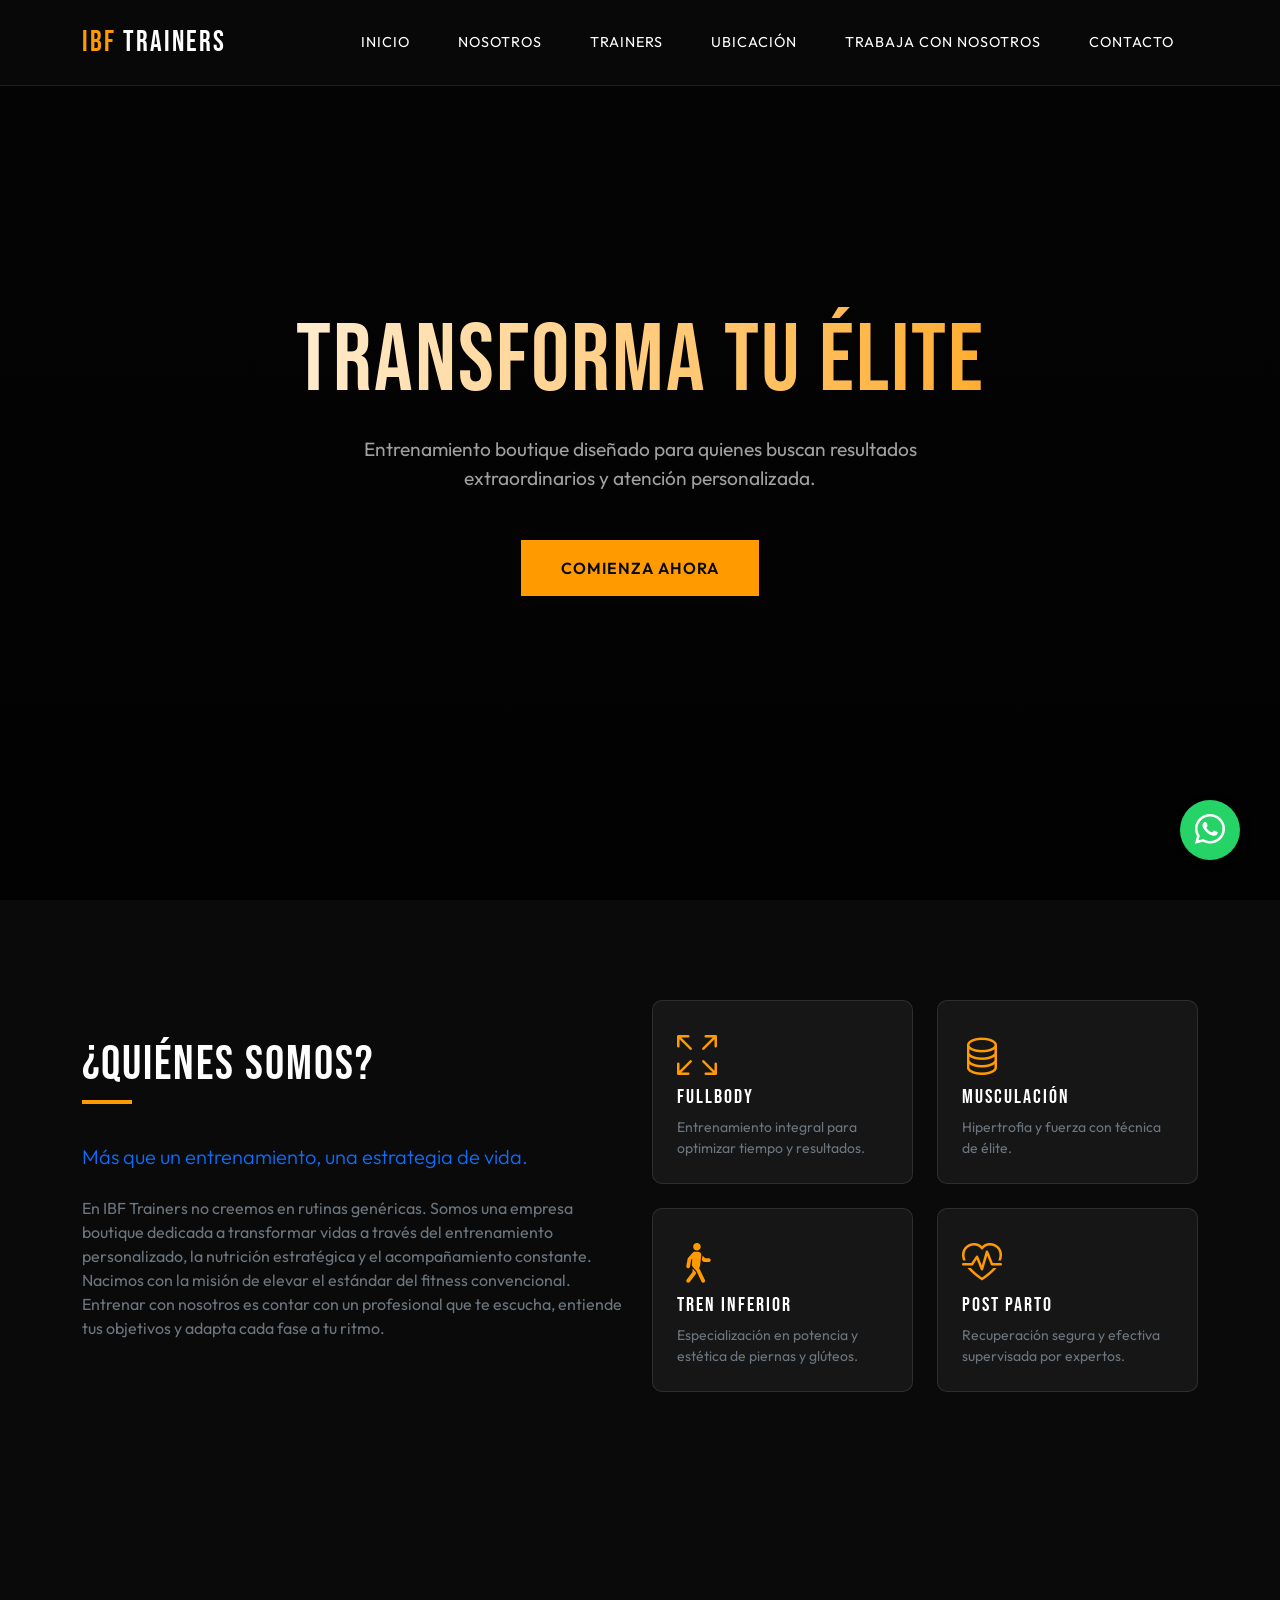
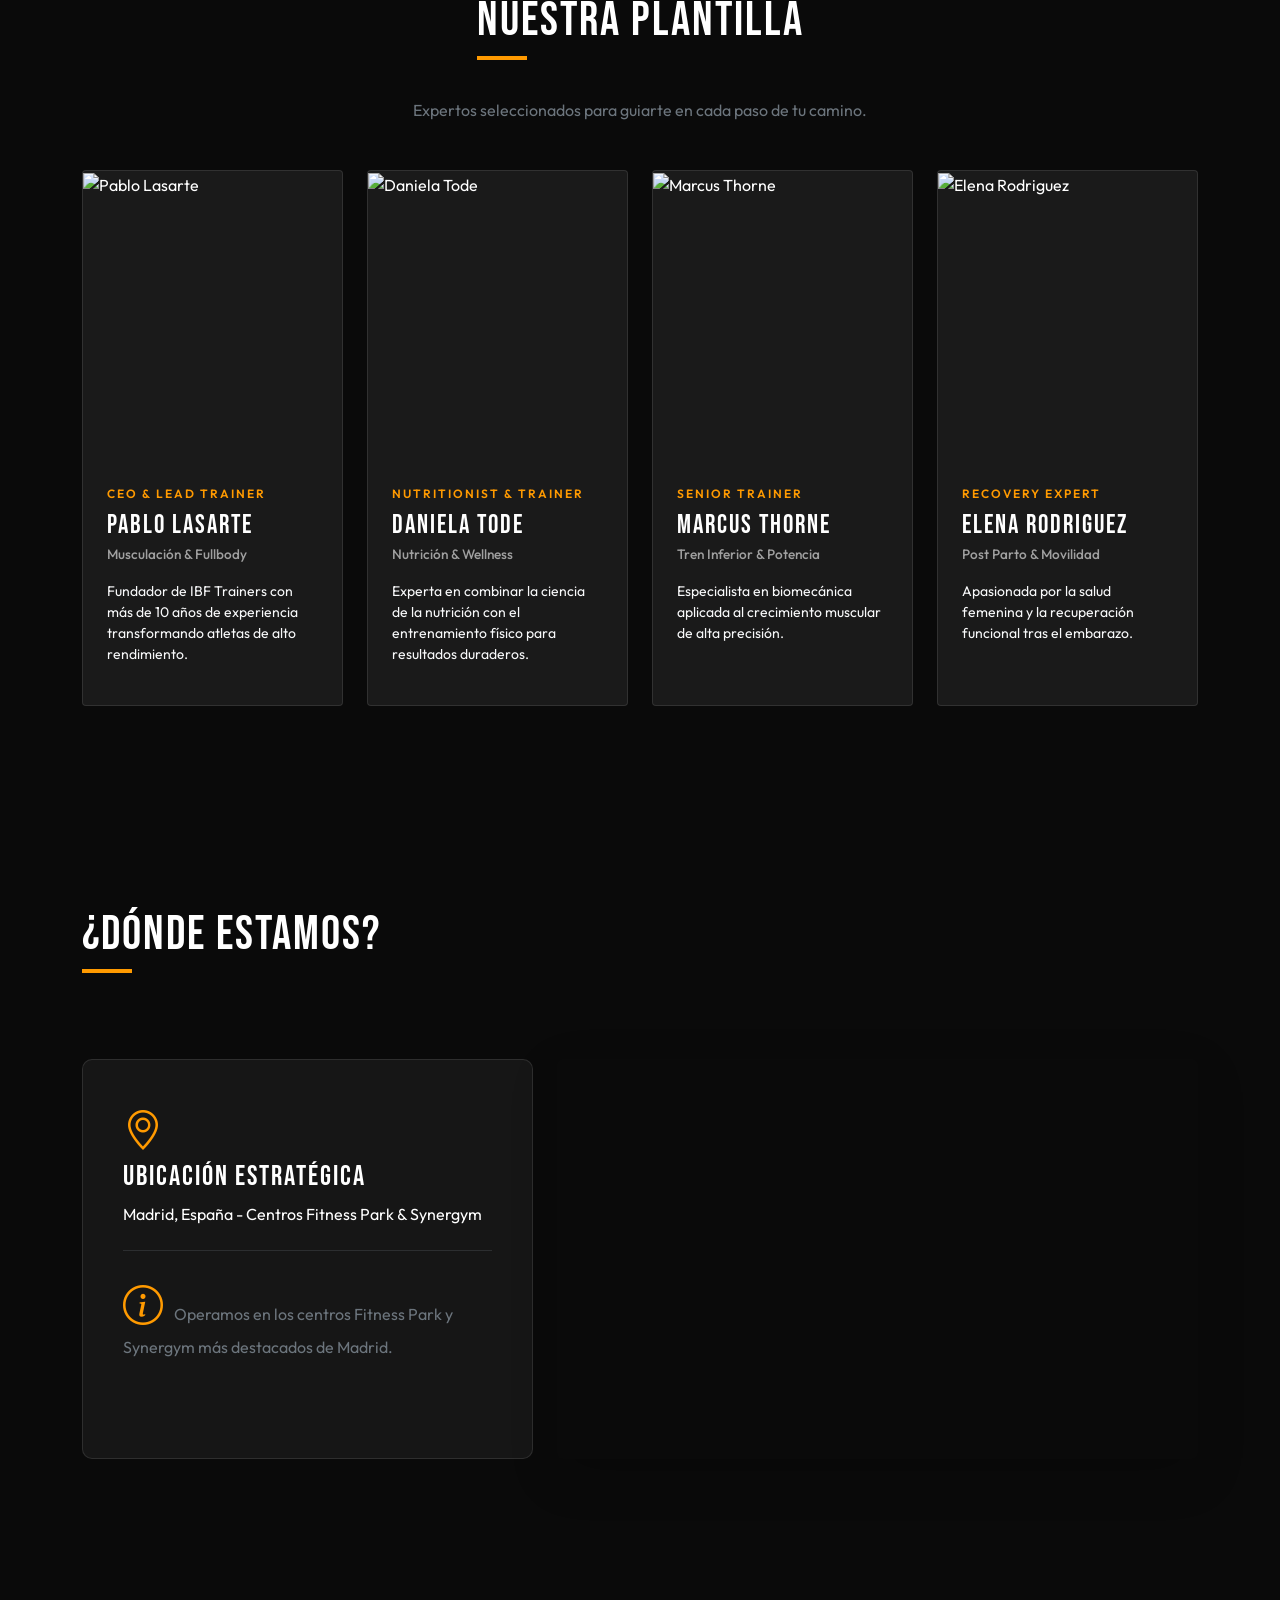
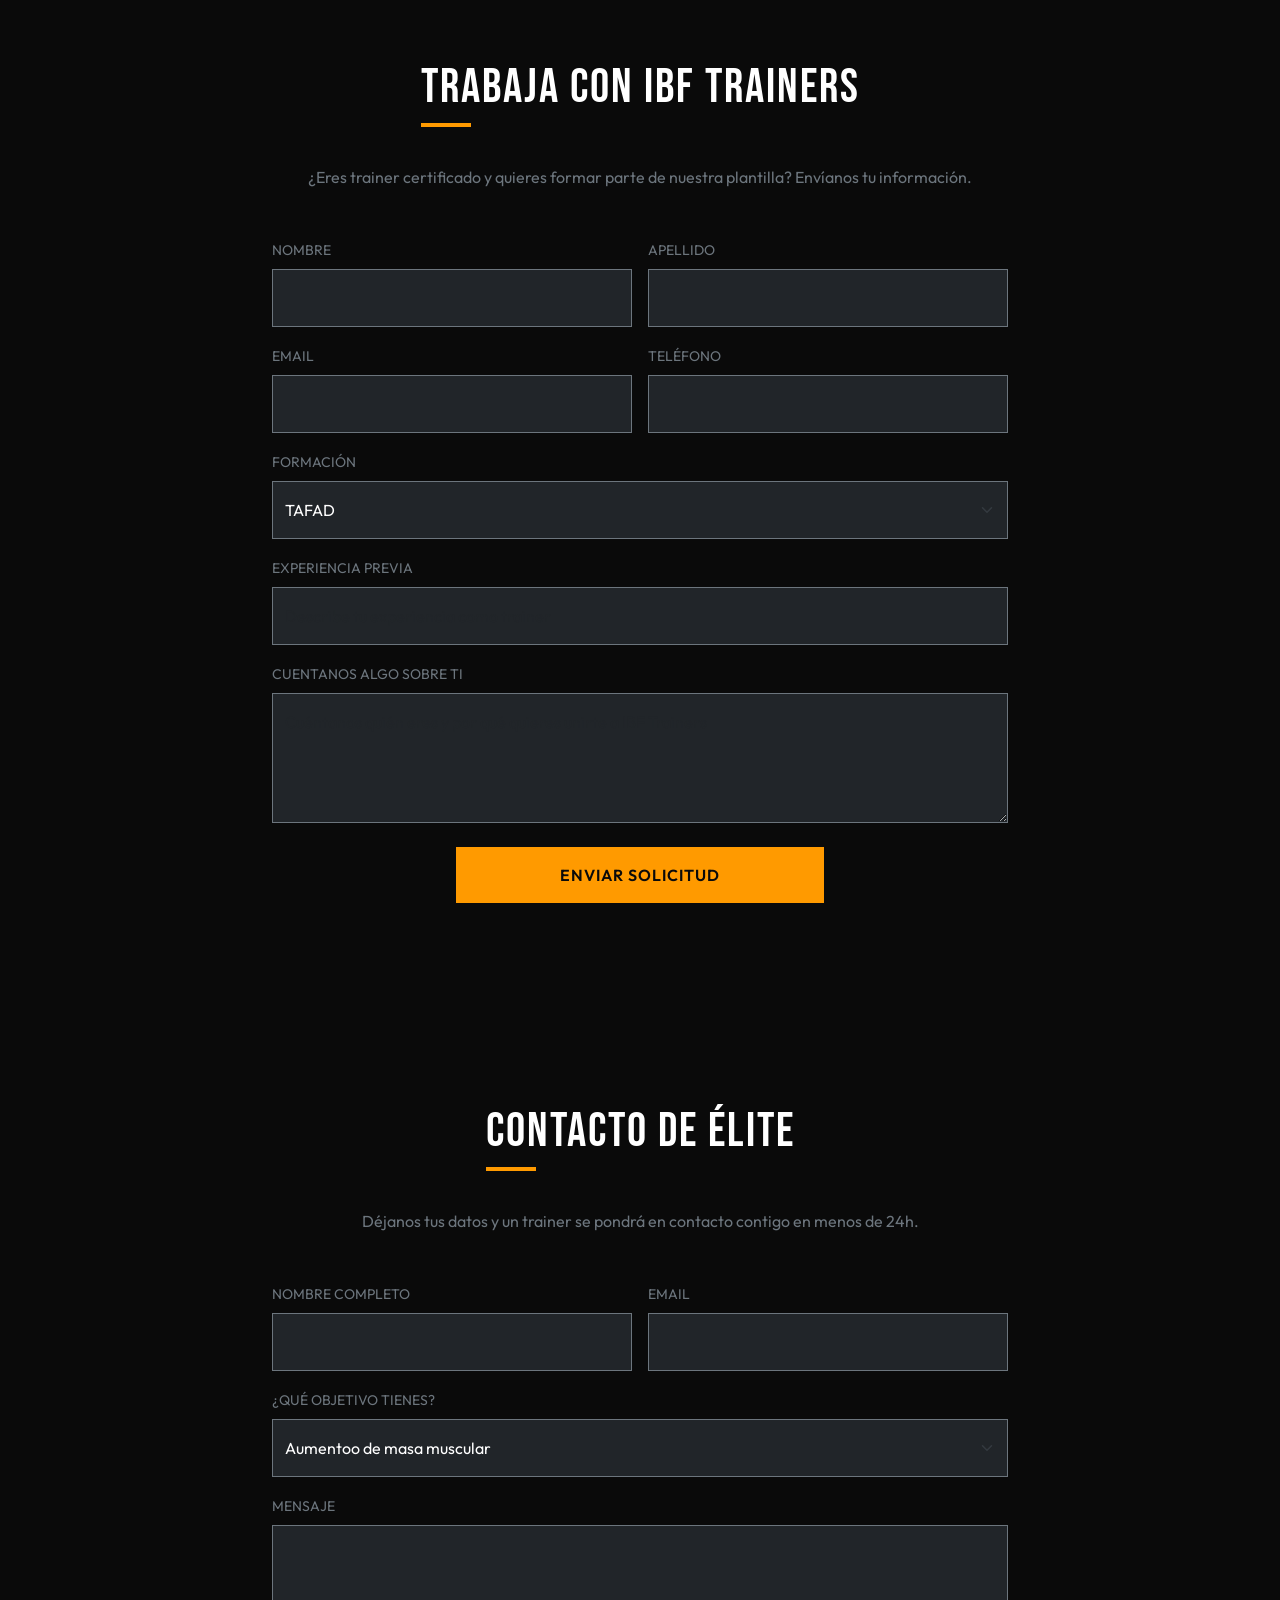
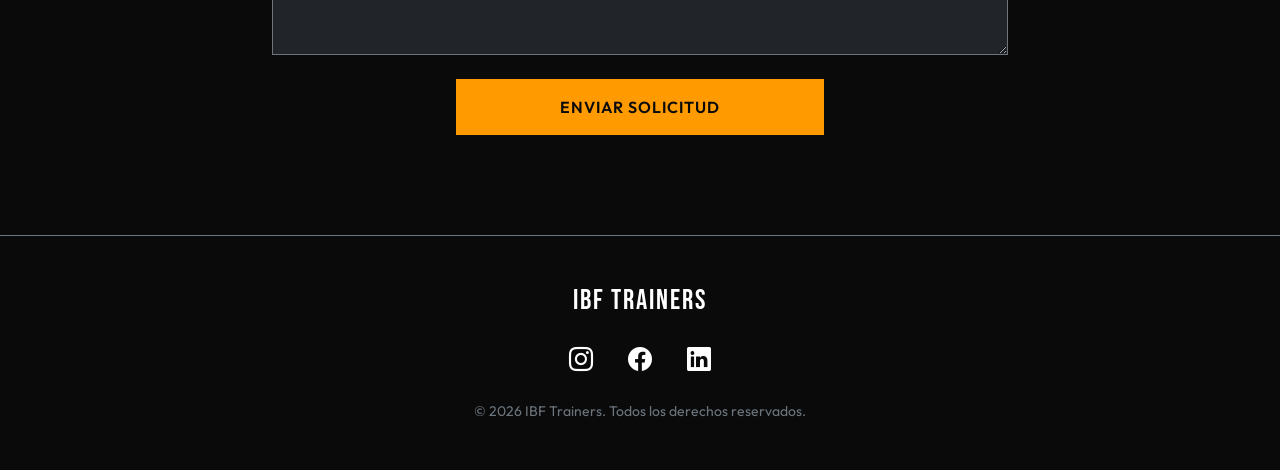
==== commit 8f971b3d: "add live server port configuration to settings.json" ====
--- a/index.html
+++ b/index.html
@@ -264,7 +264,7 @@
                         <div class="col-12">
                             <label class="form-label text-secondary small text-uppercase">¿Qué objetivo tienes?</label>
                             <select class="form-select bg-dark border-secondary text-white py-3 rounded-0">
-                                <option>Aumento de masa muscular</option>
+                                <option>Aumentoo de masa muscular</option>
                                 <option>Pérdida de grasa</option>
                                 <option>Recuperación Post-Parto</option>
                                 <option>Entrenamiento Funcional</option>
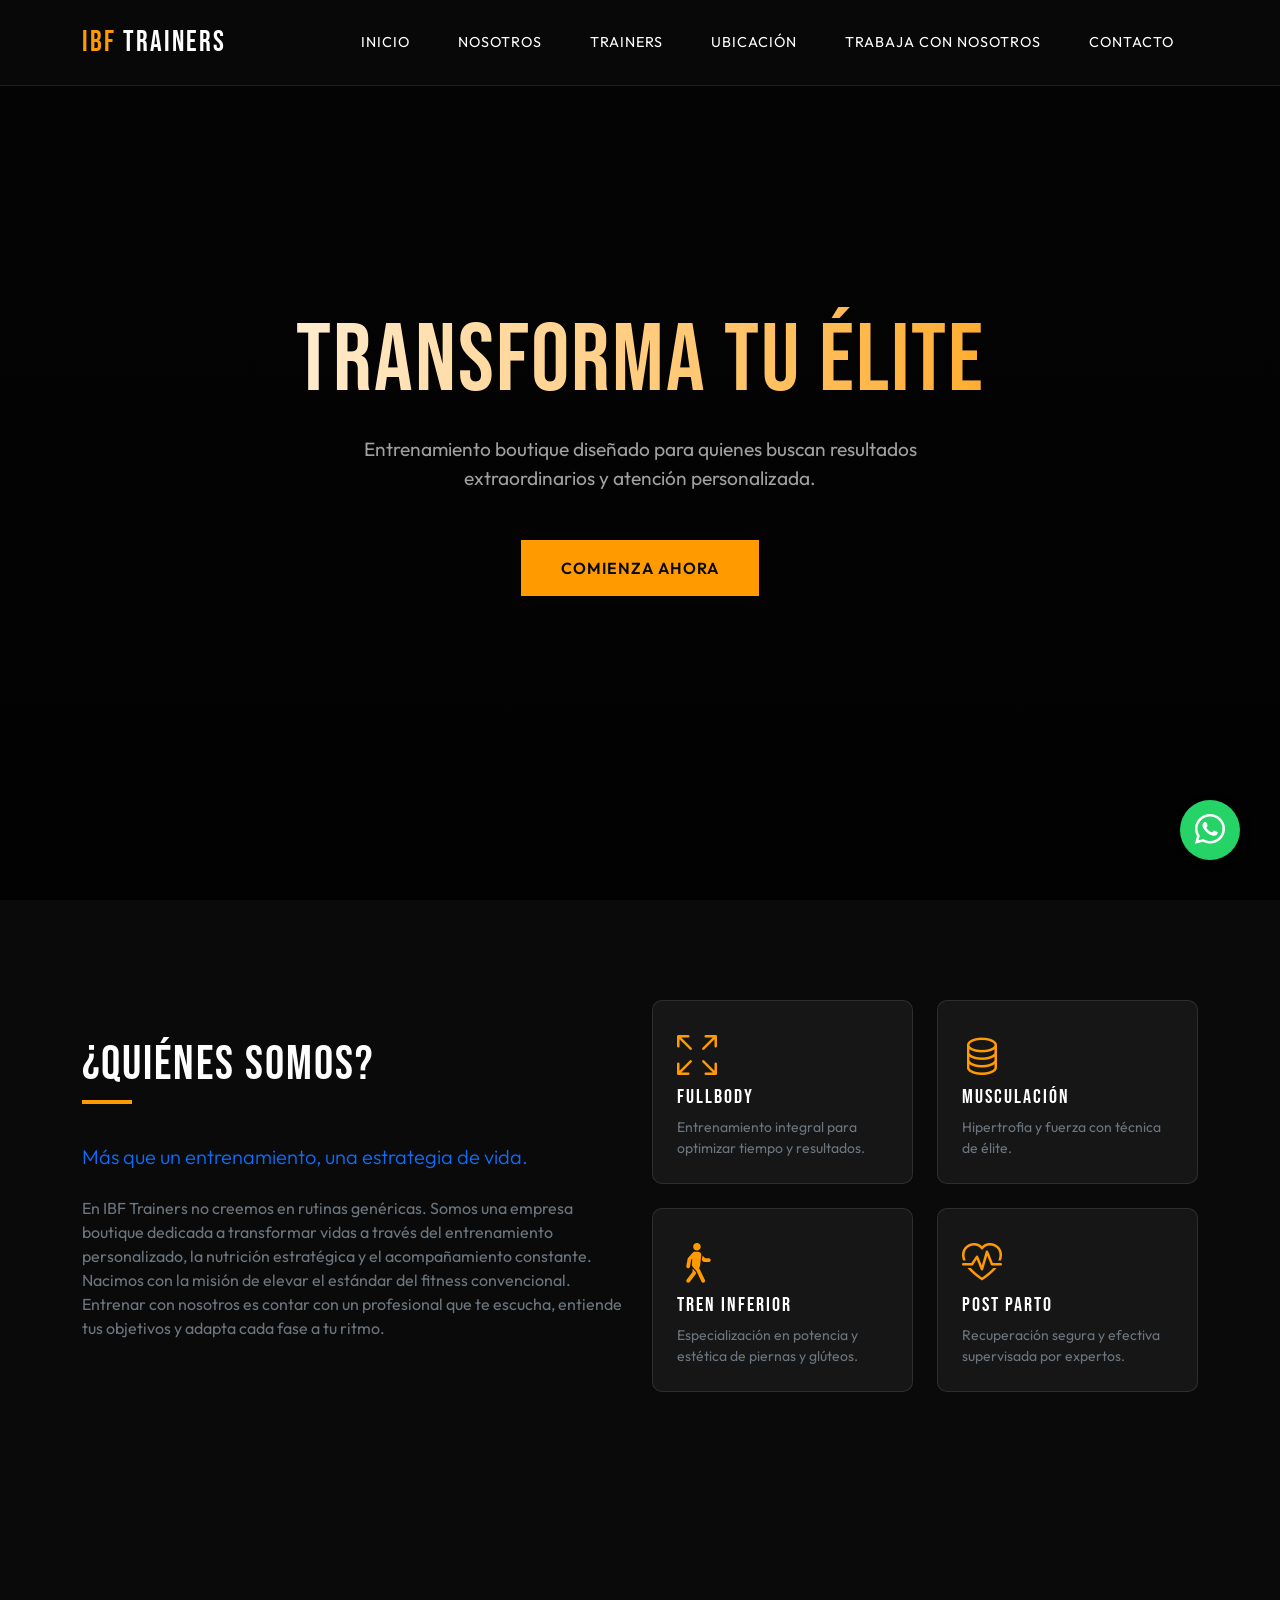
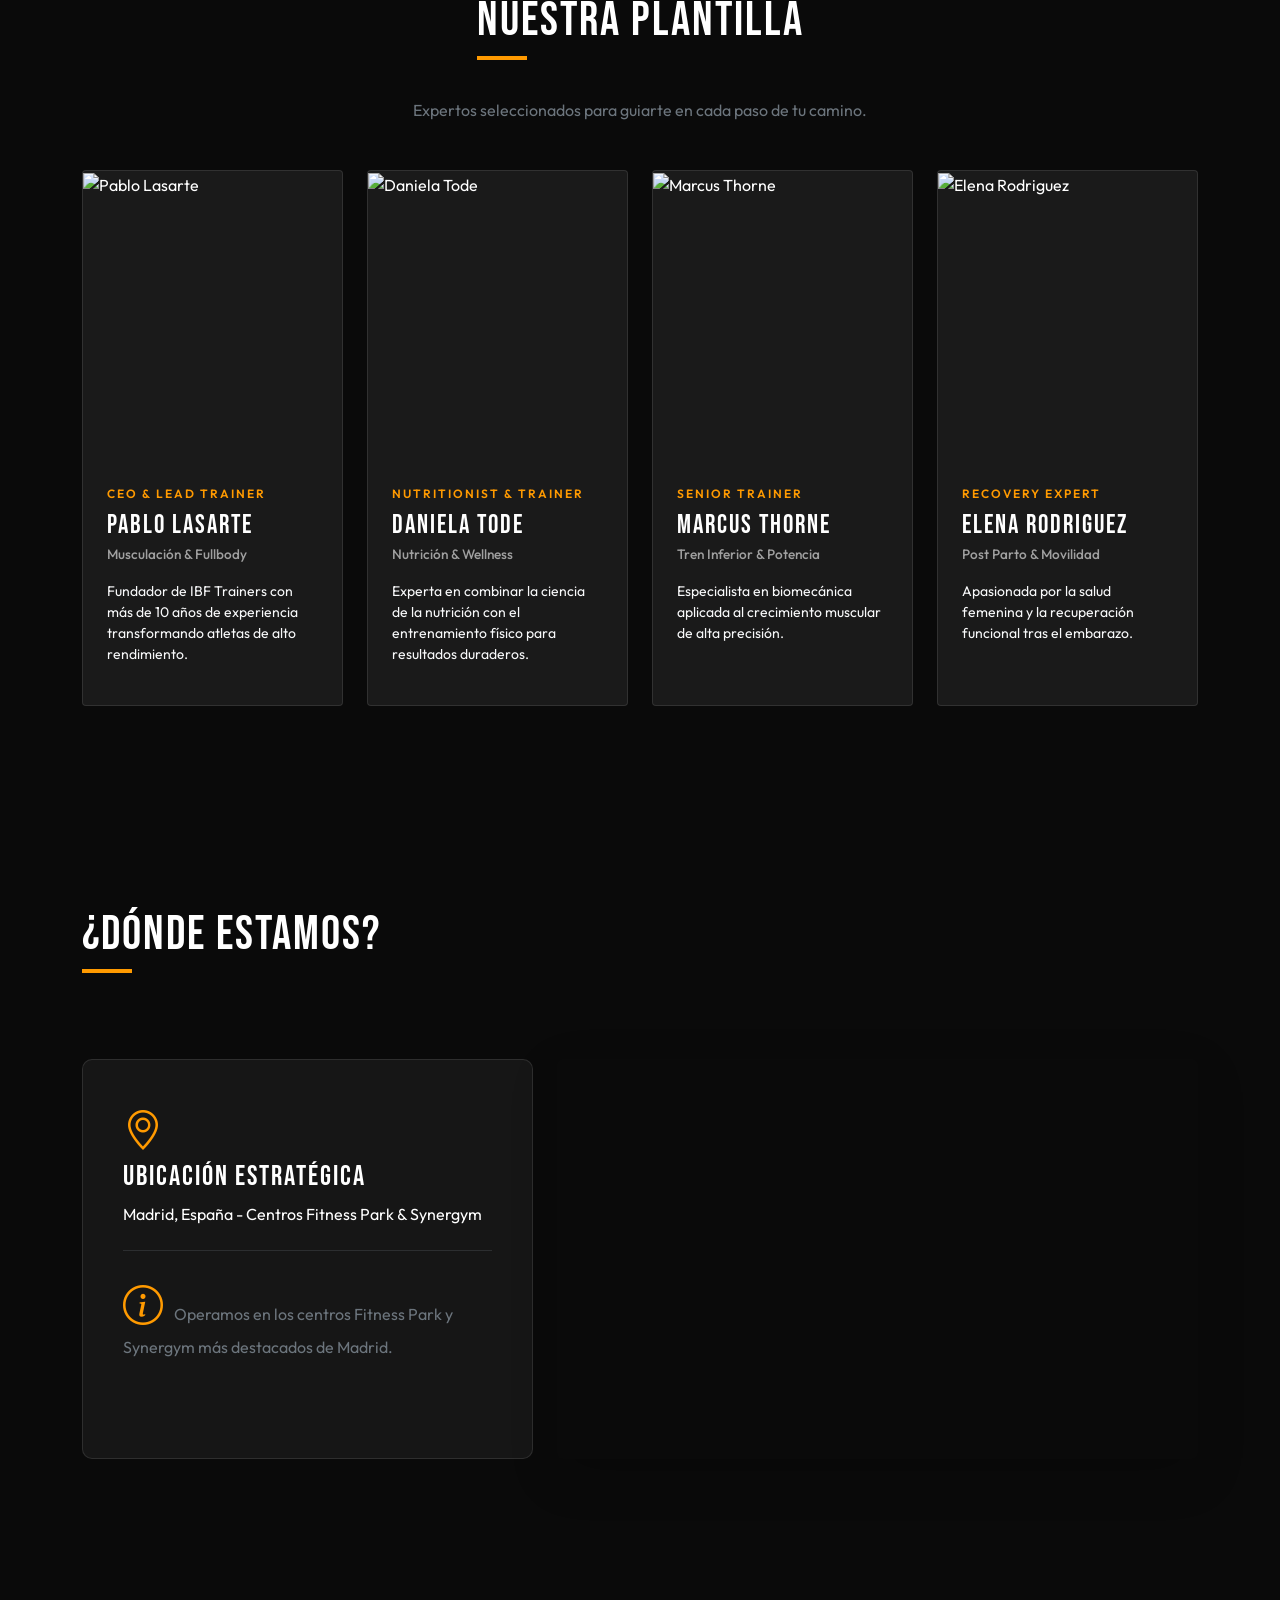
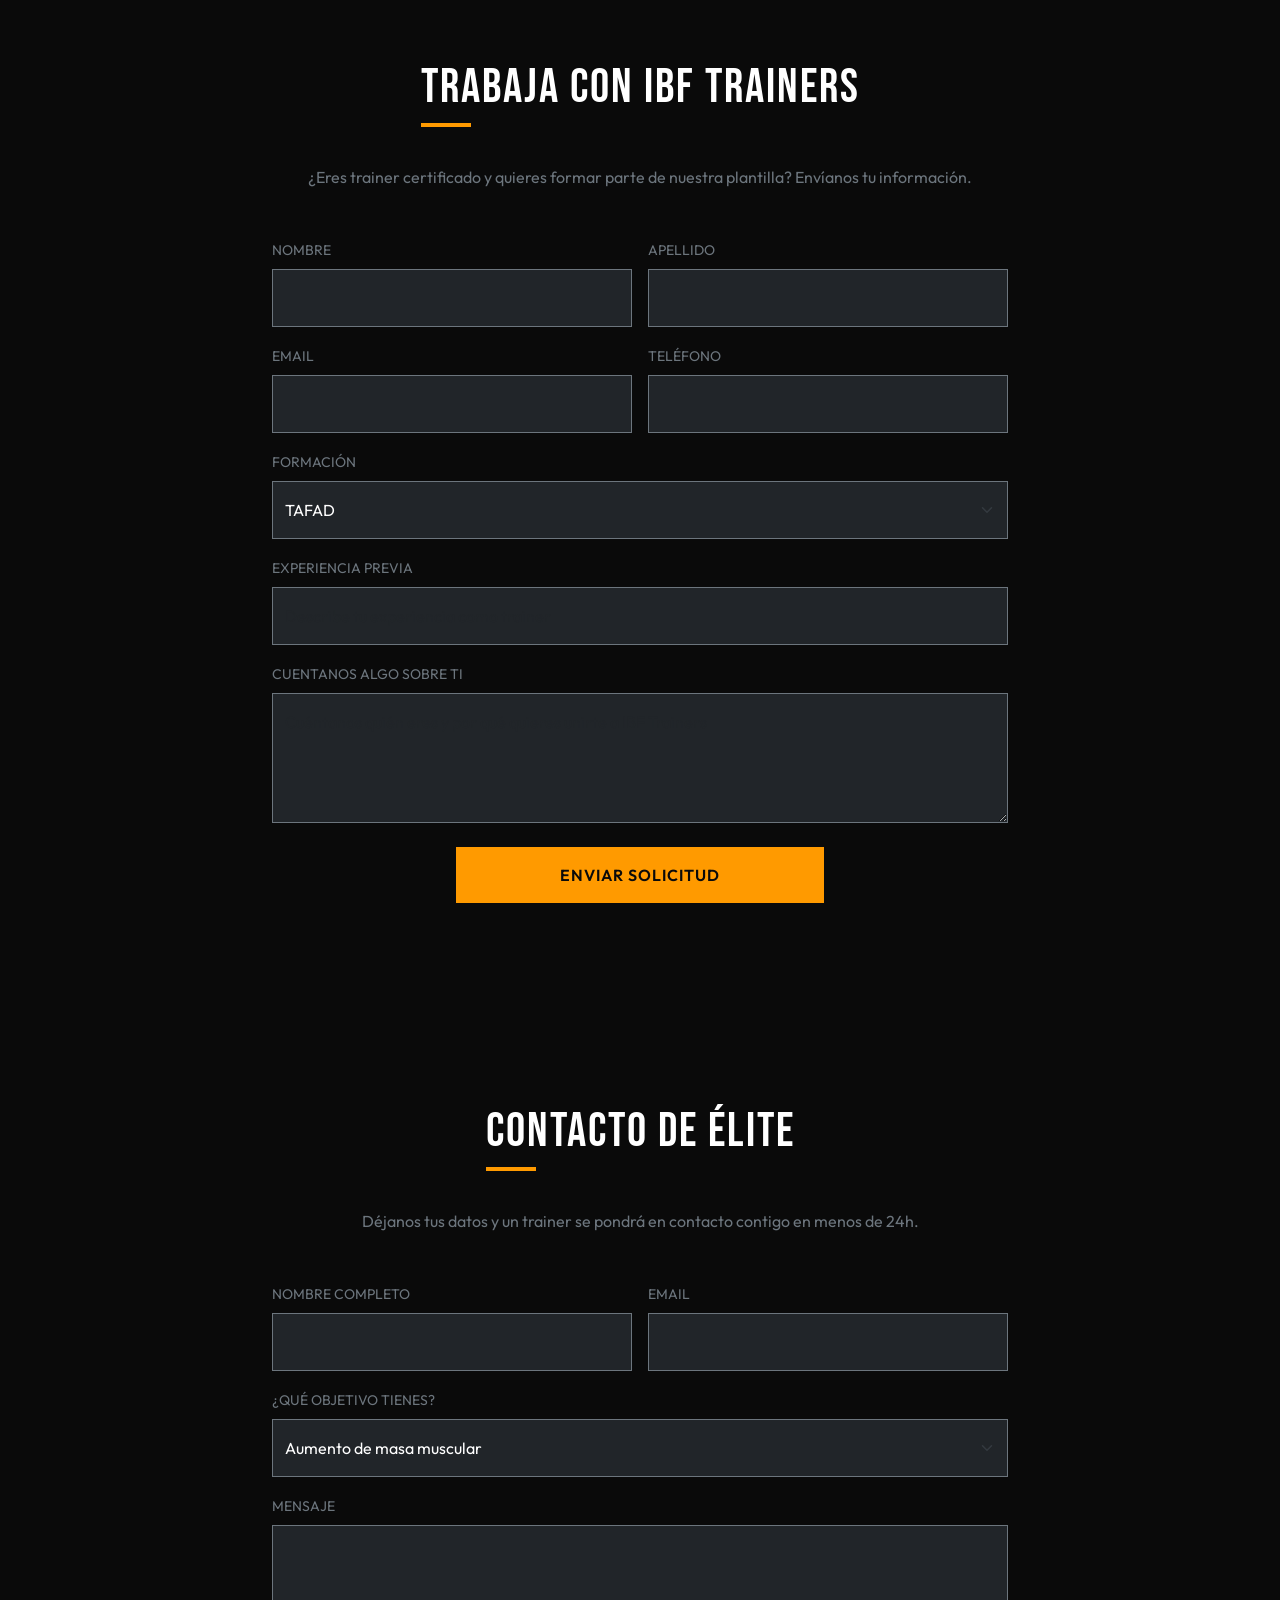
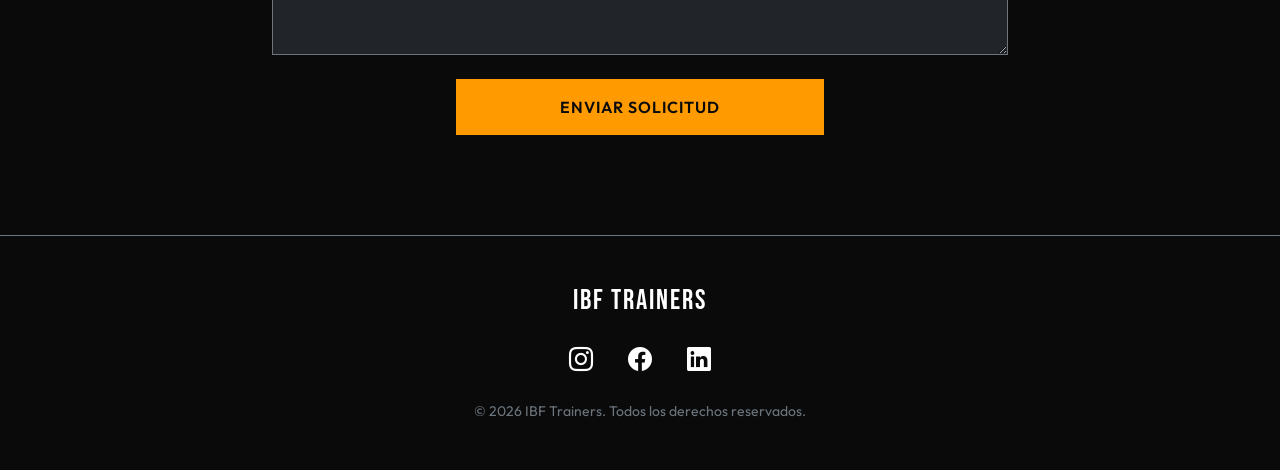
==== commit ab3d15f7: "fix typo in muscle gain option in form select" ====
--- a/index.html
+++ b/index.html
@@ -264,7 +264,7 @@
                         <div class="col-12">
                             <label class="form-label text-secondary small text-uppercase">¿Qué objetivo tienes?</label>
                             <select class="form-select bg-dark border-secondary text-white py-3 rounded-0">
-                                <option>Aumentoo de masa muscular</option>
+                                <option>Aumento de masa muscular</option>
                                 <option>Pérdida de grasa</option>
                                 <option>Recuperación Post-Parto</option>
                                 <option>Entrenamiento Funcional</option>
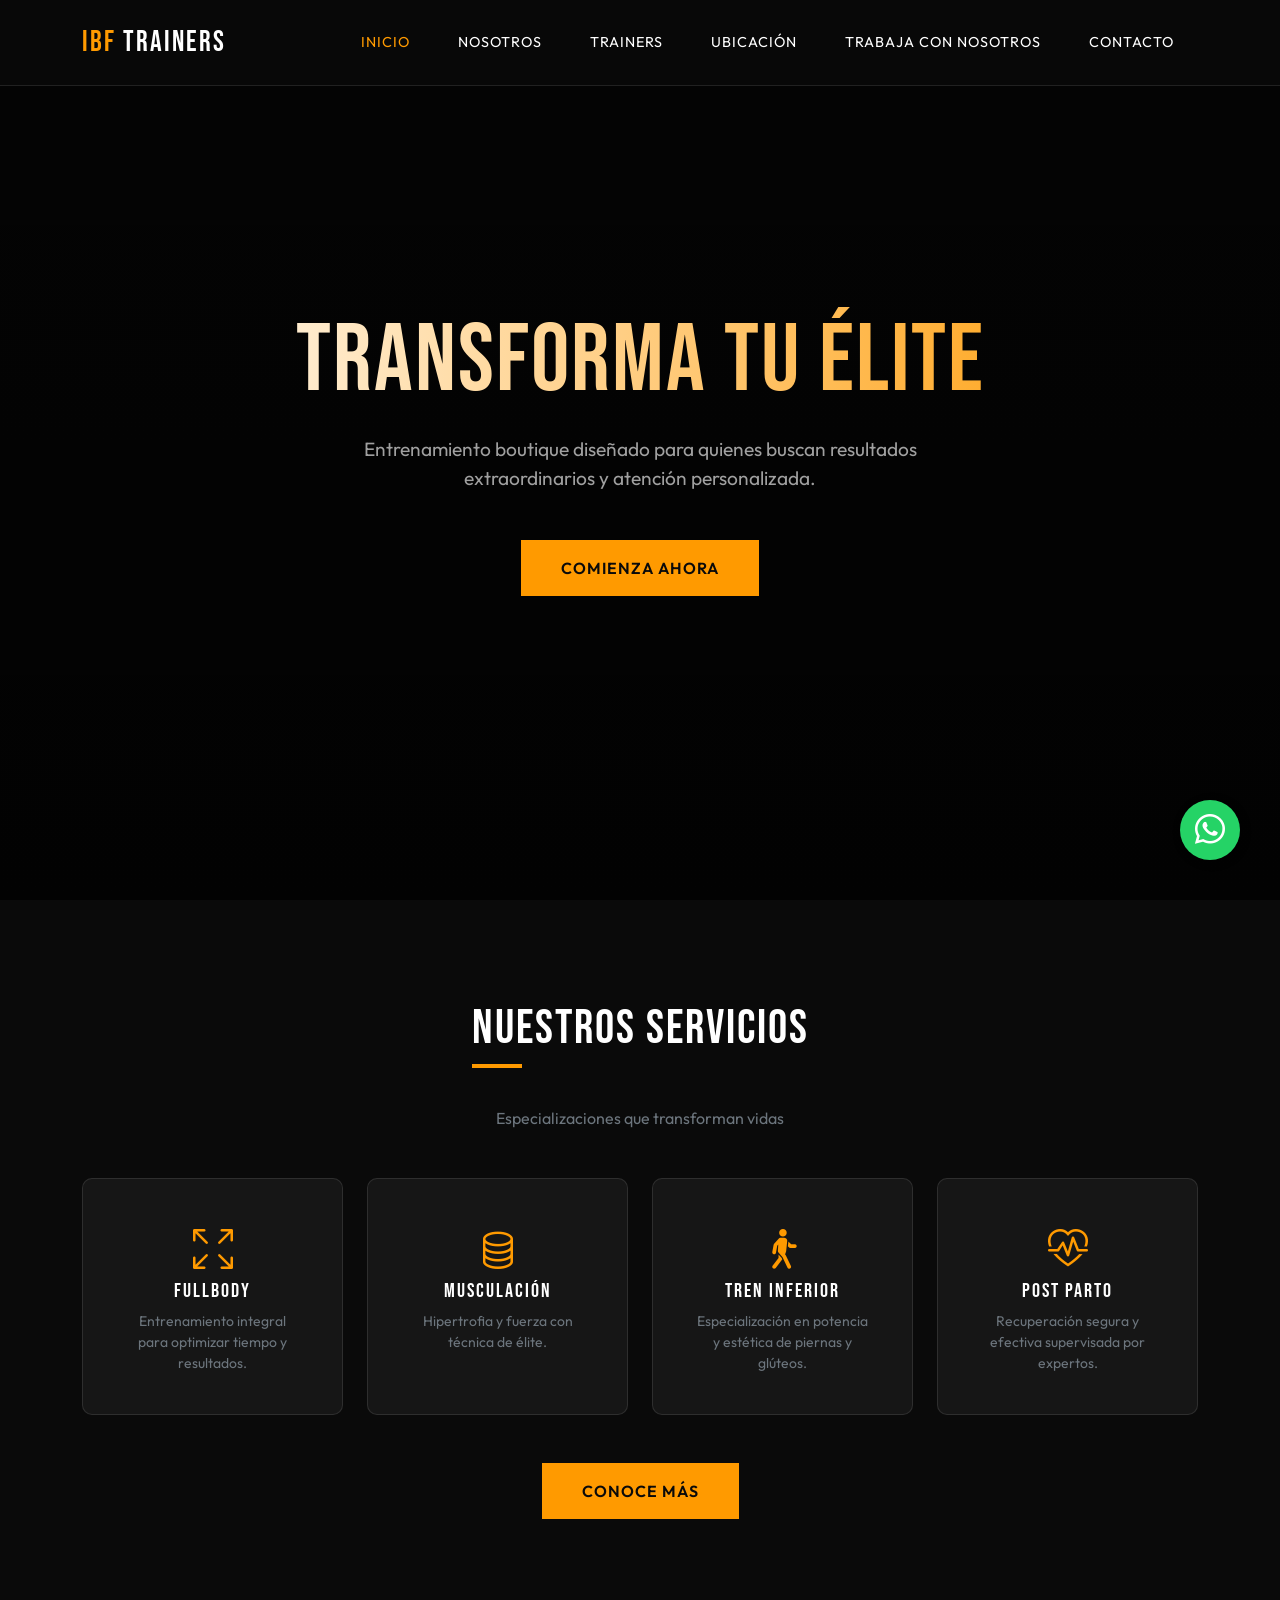
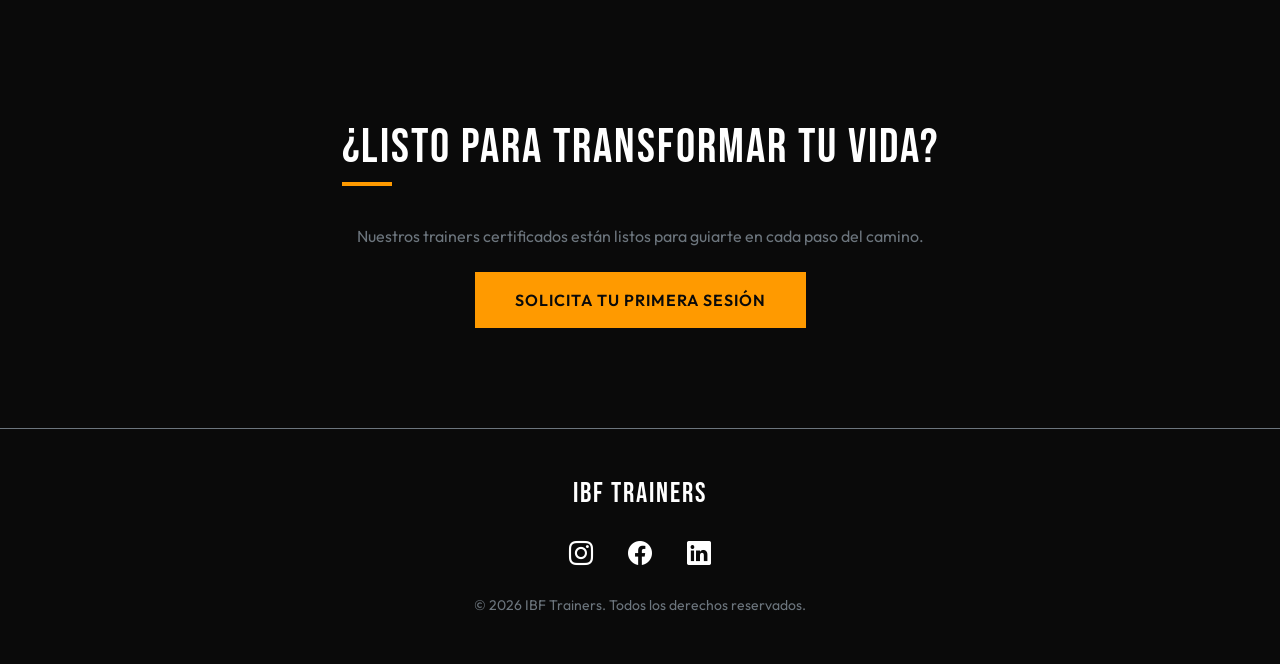
==== commit e038016a: "Add new pages for Contact, About Us, Work With Us, Trainers, and Location sections for IBF Trainers " ====
--- a/index.html
+++ b/index.html
@@ -6,280 +6,91 @@
     <title>IBF Trainers | Boutique Personal Training Elite</title>
     <meta name="description" content="Entrenamiento personal boutique de élite en Madrid. IBF Trainers ofrece planes personalizados de musculación, nutrición y post-parto. Entrenadores expertos cerca de ti.">
     <meta name="keywords" content="entrenamiento personal, entrenador personal madrid, ibf trainers, fitness boutique, entrenamiento económico, nutrición deportiva, post parto entrenamiento">
-    
-    <!-- Bootstrap 5.3 CSS -->
+
     <link href="https://cdn.jsdelivr.net/npm/bootstrap@5.3.2/dist/css/bootstrap.min.css" rel="stylesheet">
-    <!-- Bootstrap Icons -->
     <link rel="stylesheet" href="https://cdn.jsdelivr.net/npm/bootstrap-icons@1.11.1/font/bootstrap-icons.css">
-    <!-- Custom CSS -->
-    <link rel="stylesheet" href="style.css">
+    <link rel="stylesheet" href="css/styles.css">
 </head>
 <body>
 
     <!-- Navigation -->
     <nav class="navbar navbar-expand-lg fixed-top">
         <div class="container">
-            <a class="navbar-brand brand-font" href="#">IBF <span style="color: white;">TRAINERS</span></a>
+            <a class="navbar-brand brand-font" href="index.html">IBF <span style="color: white;">TRAINERS</span></a>
             <button class="navbar-toggler" type="button" data-bs-toggle="collapse" data-bs-target="#navbarNav">
                 <span class="navbar-toggler-icon"></span>
             </button>
             <div class="collapse navbar-collapse" id="navbarNav">
                 <ul class="navbar-nav ms-auto">
-                    <li class="nav-item"><a class="nav-link" href="#inicio">Inicio</a></li>
-                    <li class="nav-item"><a class="nav-link" href="#nosotros">Nosotros</a></li>
-                    <li class="nav-item"><a class="nav-link" href="#plantilla">Trainers</a></li>
-                    <li class="nav-item"><a class="nav-link" href="#ubicacion">Ubicación</a></li>
-                    <li class="nav-item"><a class="nav-link" href="#trabajo">Trabaja con Nosotros</a></li>
-                    <li class="nav-item"><a class="nav-link" href="#contacto">Contacto</a></li>
+                    <li class="nav-item"><a class="nav-link active" href="index.html">Inicio</a></li>
+                    <li class="nav-item"><a class="nav-link" href="pages/nosotros.html">Nosotros</a></li>
+                    <li class="nav-item"><a class="nav-link" href="pages/trainers.html">Trainers</a></li>
+                    <li class="nav-item"><a class="nav-link" href="pages/ubicacion.html">Ubicación</a></li>
+                    <li class="nav-item"><a class="nav-link" href="pages/trabajo.html">Trabaja con Nosotros</a></li>
+                    <li class="nav-item"><a class="nav-link" href="pages/contacto.html">Contacto</a></li>
                 </ul>
             </div>
         </div>
     </nav>
 
     <!-- Hero Section -->
-    <section id="inicio" class="hero">
-        <div class="container" data-aos="fade-up">
+    <section class="hero">
+        <div class="container">
             <h1 class="brand-font">Transforma Tu Élite</h1>
             <p>Entrenamiento boutique diseñado para quienes buscan resultados extraordinarios y atención personalizada.</p>
-            <a href="#contacto" class="btn btn-premium mt-3">Comienza Ahora</a>
+            <a href="pages/contacto.html" class="btn btn-premium mt-3">Comienza Ahora</a>
         </div>
     </section>
 
-    <!-- About Section -->
-    <section id="nosotros">
+    <!-- Services Preview -->
+    <section>
         <div class="container">
-            <div class="row align-items-center">
-                <div class="col-lg-6 mb-4 mb-lg-0">
-                    <h2 class="section-title">¿Quiénes Somos?</h2>
-                    <p class="lead text-primary mb-4" id="about-subtitle">Más que un entrenamiento, una estrategia de vida.</p>
-                    <p class="text-secondary" id="about-content">En IBF Trainers no creemos en rutinas genéricas. Somos una empresa boutique dedicada a transformar vidas a través del entrenamiento personalizado, la nutrición estratégica y el acompañamiento constante. Nacimos con la misión de elevar el estándar del fitness convencional. Entrenar con nosotros es contar con un profesional que te escucha, entiende tus objetivos y adapta cada fase a tu ritmo.</p>
-                </div>
-                <div class="col-lg-6">
-                    <div class="row g-4" id="services-grid">
-                        <div class="col-6">
-                            <div class="info-block h-100 p-3 p-md-4">
-                                <i class="bi bi-arrows-fullscreen"></i>
-                                <h4 class="brand-font h5">Fullbody</h4>
-                                <p class="small text-secondary mb-0 d-none d-md-block">Entrenamiento integral para optimizar tiempo y resultados.</p>
-                            </div>
-                        </div>
-                        <div class="col-6">
-                            <div class="info-block h-100 p-3 p-md-4">
-                                <i class="bi bi-database"></i>
-                                <h4 class="brand-font h5">Musculación</h4>
-                                <p class="small text-secondary mb-0 d-none d-md-block">Hipertrofia y fuerza con técnica de élite.</p>
-                            </div>
-                        </div>
-                        <div class="col-6">
-                            <div class="info-block h-100 p-3 p-md-4">
-                                <i class="bi bi-person-walking"></i>
-                                <h4 class="brand-font h5">Tren Inferior</h4>
-                                <p class="small text-secondary mb-0 d-none d-md-block">Especialización en potencia y estética de piernas y glúteos.</p>
-                            </div>
-                        </div>
-                        <div class="col-6">
-                            <div class="info-block h-100 p-3 p-md-4">
-                                <i class="bi bi-heart-pulse"></i>
-                                <h4 class="brand-font h5">Post Parto</h4>
-                                <p class="small text-secondary mb-0 d-none d-md-block">Recuperación segura y efectiva supervisada por expertos.</p>
-                            </div>
-                        </div>
+            <div class="text-center mb-5">
+                <h2 class="section-title">Nuestros Servicios</h2>
+                <p class="text-secondary">Especializaciones que transforman vidas</p>
+            </div>
+            <div class="row g-4">
+                <div class="col-md-6 col-lg-3">
+                    <div class="info-block h-100 text-center">
+                        <i class="bi bi-arrows-fullscreen"></i>
+                        <h4 class="brand-font h5">Fullbody</h4>
+                        <p class="small text-secondary mb-0">Entrenamiento integral para optimizar tiempo y resultados.</p>
                     </div>
                 </div>
+                <div class="col-md-6 col-lg-3">
+                    <div class="info-block h-100 text-center">
+                        <i class="bi bi-database"></i>
+                        <h4 class="brand-font h5">Musculación</h4>
+                        <p class="small text-secondary mb-0">Hipertrofia y fuerza con técnica de élite.</p>
+                    </div>
+                </div>
+                <div class="col-md-6 col-lg-3">
+                    <div class="info-block h-100 text-center">
+                        <i class="bi bi-person-walking"></i>
+                        <h4 class="brand-font h5">Tren Inferior</h4>
+                        <p class="small text-secondary mb-0">Especialización en potencia y estética de piernas y glúteos.</p>
+                    </div>
+                </div>
+                <div class="col-md-6 col-lg-3">
+                    <div class="info-block h-100 text-center">
+                        <i class="bi bi-heart-pulse"></i>
+                        <h4 class="brand-font h5">Post Parto</h4>
+                        <p class="small text-secondary mb-0">Recuperación segura y efectiva supervisada por expertos.</p>
+                    </div>
+                </div>
+            </div>
+            <div class="text-center mt-5">
+                <a href="pages/nosotros.html" class="btn btn-premium">Conoce Más</a>
             </div>
         </div>
     </section>
 
-    <!-- Trainers Section -->
-    <section id="plantilla" class="bg-dark-grey">
-        <div class="container">
-            <div class="text-center mb-5">
-                <h2 class="section-title">Nuestra Plantilla</h2>
-                <p class="text-secondary">Expertos seleccionados para guiarte en cada paso de tu camino.</p>
-            </div>
-            <div class="row g-4" id="trainers-grid">
-                <!-- Trainer 1 -->
-                <div class="col-md-6 col-lg-3">
-                    <div class="trainer-card">
-                        <div class="trainer-img-wrapper">
-                            <img src="https://encrypted-tbn0.gstatic.com/images?q=tbn:ANd9GcTf85mqNMwASJeJDDyNpU4jjd_INH7hUPcIRg&s" alt="Pablo Lasarte" loading="lazy">
-                        </div>
-                        <div class="trainer-info">
-                            <p class="role">CEO & Lead Trainer</p>
-                            <h3 class="brand-font">Pablo Lasarte</h3>
-                            <p class="small specialty mb-3">Musculación & Fullbody</p>
-                            <p class="small text-light">Fundador de IBF Trainers con más de 10 años de experiencia transformando atletas de alto rendimiento.</p>
-                        </div>
-                    </div>
-                </div>
-                <!-- Trainer 2 -->
-                <div class="col-md-6 col-lg-3">
-                    <div class="trainer-card">
-                        <div class="trainer-img-wrapper">
-                            <img src="https://images.unsplash.com/photo-1518310383802-640c2de311b2?auto=format&fit=crop&q=80&w=800" alt="Daniela Tode" loading="lazy">
-                        </div>
-                        <div class="trainer-info">
-                            <p class="role">Nutritionist & Trainer</p>
-                            <h3 class="brand-font">Daniela Tode</h3>
-                            <p class="small specialty mb-3">Nutrición & Wellness</p>
-                            <p class="small text-light">Experta en combinar la ciencia de la nutrición con el entrenamiento físico para resultados duraderos.</p>
-                        </div>
-                    </div>
-                </div>
-                <!-- Trainer 3 -->
-                <div class="col-md-6 col-lg-3">
-                    <div class="trainer-card">
-                        <div class="trainer-img-wrapper">
-                            <img src="https://res.cloudinary.com/dvjfemxbz/image/upload/c_scale,f_auto,q_60,w_1000/technologische_ontwikkelingen_voor_fitnessondernemers_zoals_virtuele_fitnesslessen_en_high_intensity_interval_training_vvr0la_jptmhg.avif" alt="Marcus Thorne" loading="lazy">
-                        </div>
-                        <div class="trainer-info">
-                            <p class="role">Senior Trainer</p>
-                            <h3 class="brand-font">Marcus Thorne</h3>
-                            <p class="small specialty mb-3">Tren Inferior & Potencia</p>
-                            <p class="small text-light">Especialista en biomecánica aplicada al crecimiento muscular de alta precisión.</p>
-                        </div>
-                    </div>
-                </div>
-                <!-- Trainer 4 -->
-                <div class="col-md-6 col-lg-3">
-                    <div class="trainer-card">
-                        <div class="trainer-img-wrapper">
-                            <img src="https://images.unsplash.com/photo-1574680088814-c9e8a10d8a4d?auto=format&fit=crop&q=80&w=800" alt="Elena Rodriguez" loading="lazy">
-                        </div>
-                        <div class="trainer-info">
-                            <p class="role">Recovery Expert</p>
-                            <h3 class="brand-font">Elena Rodriguez</h3>
-                            <p class="small specialty mb-3">Post Parto & Movilidad</p>
-                            <p class="small text-light">Apasionada por la salud femenina y la recuperación funcional tras el embarazo.</p>
-                        </div>
-                    </div>
-                </div>
-            </div>
-        </div>
-    </section>
-
-    <!-- Location Section -->
-    <section id="ubicacion">
-        <div class="container">
-            <h2 class="section-title">¿Dónde Estamos?</h2>
-            <div class="row mt-5">
-                <div class="col-lg-5 mb-4 mb-lg-0">
-                    <div class="info-block h-100">
-                        <i class="bi bi-geo-alt"></i>
-                        <h3>Ubicación Estratégica</h3>
-                        <p id="location-text"></p>
-                        <hr class="border-secondary my-4">
-                        <p class="text-secondary"><i class="bi bi-info-circle me-2"></i> Operamos en los centros Fitness Park y Synergym más destacados de Madrid.</p>
-                    </div>
-                </div>
-                <div class="col-lg-7">
-                    <div class="overflow-hidden rounded shadow-lg" style="height: 400px;">
-                        <!-- Google Maps Embed (Static placeholder for concept) -->
-                        <iframe 
-                            width="100%" 
-                            height="100%" 
-                            frameborder="0" 
-                            scrolling="no" 
-                            marginheight="0" 
-                            marginwidth="0" 
-                            src="https://maps.google.com/maps?q=Madrid,Spain&t=&z=13&ie=UTF8&iwloc=&output=embed"
-                            style="border:0;" 
-                            allowfullscreen="" 
-                            loading="lazy">
-                        </iframe>
-                    </div>
-                </div>
-            </div>
-        </div>
-    </section>
-
-    <!-- Trabaja con Nosotros Section -->
-    <section id="trabajo">
-        <div class="container">
-            <div class="row justify-content-center">
-                <div class="col-lg-8 text-center">
-                    <h2 class="section-title">Trabaja con IBF Trainers</h2>
-                    <p class="text-secondary mb-5">¿Eres trainer certificado y quieres formar parte de nuestra plantilla? Envíanos tu información.</p>
-
-                    <form class="row g-3 text-start" action="mailto:hola@tripleeme.es" method="POST" enctype="text/plain">
-                        <div class="col-md-6">
-                            <label class="form-label text-secondary small text-uppercase">Nombre</label>
-                            <input type="text" name="nombre" class="form-control bg-dark border-secondary text-white py-3 rounded-0" required>
-                        </div>
-                        <div class="col-md-6">
-                            <label class="form-label text-secondary small text-uppercase">Apellido</label>
-                            <input type="text" name="apellido" class="form-control bg-dark border-secondary text-white py-3 rounded-0" required>
-                        </div>
-                        <div class="col-md-6">
-                            <label class="form-label text-secondary small text-uppercase">Email</label>
-                            <input type="email" name="email" class="form-control bg-dark border-secondary text-white py-3 rounded-0" required>
-                        </div>
-                        <div class="col-md-6">
-                            <label class="form-label text-secondary small text-uppercase">Teléfono</label>
-                            <input type="tel" name="telefono" class="form-control bg-dark border-secondary text-white py-3 rounded-0" required>
-                        </div>
-                        <div class="col-12">
-                            <label class="form-label text-secondary small text-uppercase">Formación</label>
-                            <select name="formacion" class="form-select bg-dark border-secondary text-white py-3 rounded-0">
-                                <option value="TAFAD">TAFAD</option>
-                                <option value="TSEAS">TSEAS</option>
-                                <option value="CAFYD">CAFYD</option>
-                                <option value="Otros">Otros</option>
-                            </select>
-                        </div>
-                        <div class="col-12">
-                            <label class="form-label text-secondary small text-uppercase">Experiencia Previa</label>
-                            <input type="text" name="experiencia" class="form-control bg-dark border-secondary text-white py-3 rounded-0" placeholder="Describe tu experiencia como trainer">
-                        </div>
-                        <div class="col-12">
-                            <label class="form-label text-secondary small text-uppercase">Cuentanos algo sobre ti</label>
-                            <textarea name="sobre_ti" class="form-control bg-dark border-secondary text-white py-3 rounded-0" rows="4" placeholder="Cuéntanos quién eres y por qué quieres unirte a IBF Trainers"></textarea>
-                        </div>
-                        <div class="col-12 text-center mt-4">
-                            <button type="submit" class="btn btn-premium w-50">Enviar Solicitud</button>
-                        </div>
-                    </form>
-                </div>
-            </div>
-        </div>
-    </section>
-
-    <!-- Contact Section -->
-    <section id="contacto" class="bg-dark-grey">
-        <div class="container">
-            <div class="row justify-content-center">
-                <div class="col-lg-8 text-center">
-                    <h2 class="section-title">Contacto de Élite</h2>
-                    <p class="text-secondary mb-5">Déjanos tus datos y un trainer se pondrá en contacto contigo en menos de 24h.</p>
-                    
-                    <form class="row g-3 text-start" action="mailto:hola@tripleeme.es" method="POST" enctype="text/plain">
-                        <div class="col-md-6">
-                            <label class="form-label text-secondary small text-uppercase">Nombre Completo</label>
-                            <input type="text" class="form-control bg-dark border-secondary text-white py-3 rounded-0" required>
-                        </div>
-                        <div class="col-md-6">
-                            <label class="form-label text-secondary small text-uppercase">Email</label>
-                            <input type="email" class="form-control bg-dark border-secondary text-white py-3 rounded-0" required>
-                        </div>
-                        <div class="col-12">
-                            <label class="form-label text-secondary small text-uppercase">¿Qué objetivo tienes?</label>
-                            <select class="form-select bg-dark border-secondary text-white py-3 rounded-0">
-                                <option>Aumento de masa muscular</option>
-                                <option>Pérdida de grasa</option>
-                                <option>Recuperación Post-Parto</option>
-                                <option>Entrenamiento Funcional</option>
-                            </select>
-                        </div>
-                        <div class="col-12">
-                            <label class="form-label text-secondary small text-uppercase">Mensaje</label>
-                            <textarea class="form-control bg-dark border-secondary text-white py-3 rounded-0" rows="4"></textarea>
-                        </div>
-                        <div class="col-12 text-center mt-4">
-                            <button type="submit" class="btn btn-premium w-50">Enviar Solicitud</button>
-                        </div>
-                    </form>
-                </div>
-            </div>
+    <!-- CTA Section -->
+    <section class="bg-dark-grey">
+        <div class="container text-center">
+            <h2 class="section-title">¿Listo para transformar tu vida?</h2>
+            <p class="text-secondary mb-4">Nuestros trainers certificados están listos para guiarte en cada paso del camino.</p>
+            <a href="pages/contacto.html" class="btn btn-premium">Solicita tu primera sesión</a>
         </div>
     </section>
 
@@ -297,12 +108,11 @@
     </footer>
 
     <!-- WhatsApp Floating Button -->
-    <a href="https://wa.me/34614250687" class="wa-float" id="wa-btn" target="_blank">
+    <a href="https://wa.me/34614250687" class="wa-float" target="_blank">
         <i class="bi bi-whatsapp"></i>
     </a>
 
-    <!-- Scripts -->
     <script src="https://cdn.jsdelivr.net/npm/bootstrap@5.3.2/dist/js/bootstrap.bundle.min.js"></script>
-    <script type="module" src="scripts/app.js"></script>
+    <script type="module" src="js/app.js"></script>
 </body>
-</html>
+</html>
--- a/css/styles.css
+++ b/css/styles.css
@@ -0,0 +1,273 @@
+/*
+    IBF Trainers - Boutique Premium Style
+    Custom CSS Design System
+*/
+
+@import url('https://fonts.googleapis.com/css2?family=Bebas+Neue&family=Outfit:wght@300;400;600&display=swap');
+
+:root {
+    --primary: #ff9a00;
+    --primary-dark: #cc7a00;
+    --dark: #0a0a0a;
+    --dark-grey: #1a1a1a;
+    --light-grey: #a0a0a0;
+    --white: #ffffff;
+    --glass: rgba(255, 255, 255, 0.05);
+    --glass-border: rgba(255, 255, 255, 0.1);
+}
+
+body {
+    background-color: var(--dark);
+    color: var(--white);
+    font-family: 'Outfit', sans-serif;
+    overflow-x: hidden;
+    scroll-behavior: smooth;
+}
+
+h1, h2, h3, .brand-font {
+    font-family: 'Bebas Neue', cursive;
+    letter-spacing: 2px;
+}
+
+/* --- Navigation --- */
+.navbar {
+    background: rgba(10, 10, 10, 0.8) !important;
+    backdrop-filter: blur(15px);
+    border-bottom: 1px solid var(--glass-border);
+    padding: 1rem 0;
+    transition: all 0.3s ease;
+}
+
+.navbar-toggler {
+    border: 1px solid var(--glass-border);
+}
+
+.navbar-toggler-icon {
+    background-image: url("data:image/svg+xml,%3csvg xmlns='http://www.w3.org/2000/svg' viewBox='0 0 30 30'%3e%3cpath stroke='rgba%28255, 255, 255, 1%29' stroke-linecap='round' stroke-miterlimit='10' stroke-width='2' d='M4 7h22M4 15h22M4 23h22'/%3e%3c/svg%3e") !important;
+}
+
+.navbar.scrolled {
+    padding: 0.5rem 0;
+}
+
+.navbar-brand {
+    font-size: 1.8rem;
+    color: var(--primary) !important;
+}
+
+.nav-link {
+    color: var(--white) !important;
+    font-weight: 400;
+    margin: 0 1rem;
+    text-transform: uppercase;
+    font-size: 0.9rem;
+    letter-spacing: 1px;
+    transition: color 0.3s ease;
+}
+
+.nav-link:hover, .nav-link.active {
+    color: var(--primary) !important;
+}
+
+/* --- Hero Section --- */
+.hero {
+    height: 100vh;
+    background: linear-gradient(rgba(0,0,0,0.6), rgba(0,0,0,0.8)), url('https://images.unsplash.com/photo-1534438327276-14e5300c3a48?auto=format&fit=crop&q=80&w=1920') center/cover no-repeat;
+    display: flex;
+    align-items: center;
+    justify-content: center;
+    text-align: center;
+    position: relative;
+}
+
+.hero h1 {
+    font-size: 6rem;
+    margin-bottom: 1rem;
+    background: linear-gradient(to right, #fff, var(--primary));
+    -webkit-background-clip: text;
+    -webkit-text-fill-color: transparent;
+}
+
+.hero p {
+    font-size: 1.2rem;
+    max-width: 600px;
+    margin: 0 auto 2rem;
+    color: var(--light-grey);
+}
+
+.btn-premium {
+    background: var(--primary);
+    color: var(--dark);
+    padding: 1rem 2.5rem;
+    font-weight: 600;
+    text-transform: uppercase;
+    border-radius: 0;
+    letter-spacing: 1px;
+    transition: all 0.3s ease;
+    border: none;
+}
+
+.btn-premium:hover {
+    background: var(--white);
+    transform: translateY(-5px);
+}
+
+/* --- Sections --- */
+section {
+    padding: 100px 0;
+}
+
+.section-title {
+    font-size: 3rem;
+    margin-bottom: 3rem;
+    position: relative;
+    display: inline-block;
+}
+
+.section-title::after {
+    content: '';
+    position: absolute;
+    bottom: -10px;
+    left: 0;
+    width: 50px;
+    height: 4px;
+    background: var(--primary);
+}
+
+/* --- Trainer Cards --- */
+.trainer-card {
+    background: var(--dark-grey);
+    border: 1px solid var(--glass-border);
+    overflow: hidden;
+    transition: all 0.5s cubic-bezier(0.4, 0, 0.2, 1);
+    height: 100%;
+    position: relative;
+    border-radius: 4px;
+}
+
+.trainer-card:hover {
+    transform: translateY(-10px);
+    border-color: var(--primary);
+    box-shadow: 0 20px 40px rgba(0,0,0,0.4);
+}
+
+.trainer-img-wrapper {
+    position: relative;
+    overflow: hidden;
+    height: 350px;
+}
+
+.trainer-img-wrapper::after {
+    content: '';
+    position: absolute;
+    bottom: 0;
+    left: 0;
+    width: 100%;
+    height: 60%;
+    background: linear-gradient(to top, var(--dark-grey), transparent);
+    z-index: 1;
+}
+
+.trainer-img-wrapper img {
+    width: 100%;
+    height: 100%;
+    object-fit: cover;
+    transition: transform 0.8s ease;
+}
+
+.trainer-card:hover .trainer-img-wrapper img {
+    transform: scale(1.05);
+}
+
+.trainer-info {
+    padding: 1.5rem;
+    position: relative;
+    z-index: 2;
+    margin-top: -60px;
+}
+
+.trainer-info h3 {
+    font-size: 1.6rem;
+    margin-bottom: 0.2rem;
+    color: var(--white);
+}
+
+.trainer-info p.role {
+    color: var(--primary);
+    text-transform: uppercase;
+    font-weight: 600;
+    font-size: 0.75rem;
+    letter-spacing: 2px;
+    margin-bottom: 0.5rem;
+}
+
+.trainer-info p.specialty {
+    color: var(--light-grey);
+    font-size: 0.85rem;
+    font-weight: 500;
+}
+
+/* --- WhatsApp Float --- */
+.wa-float {
+    position: fixed;
+    bottom: 40px;
+    right: 40px;
+    width: 60px;
+    height: 60px;
+    background-color: #25d366;
+    color: #FFF;
+    border-radius: 50px;
+    text-align: center;
+    font-size: 30px;
+    box-shadow: 2px 2px 10px rgba(0,0,0,0.3);
+    z-index: 1000;
+    display: flex;
+    align-items: center;
+    justify-content: center;
+    transition: all 0.3s ease;
+    text-decoration: none;
+}
+
+.wa-float:hover {
+    transform: scale(1.1) rotate(10deg);
+    color: white;
+}
+
+/* --- Info Blocks --- */
+.info-block {
+    background: var(--glass);
+    padding: 2.5rem;
+    border-radius: 10px;
+    border: 1px solid var(--glass-border);
+}
+
+.info-block i {
+    font-size: 2.5rem;
+    color: var(--primary);
+    margin-bottom: 1.5rem;
+}
+
+/* --- Page Header --- */
+.page-header {
+    padding-top: 150px;
+    padding-bottom: 80px;
+    text-align: center;
+}
+
+.page-header h1 {
+    font-size: 4rem;
+    margin-bottom: 1rem;
+}
+
+/* --- Responsive Layouts --- */
+@media (max-width: 768px) {
+    .hero h1 {
+        font-size: 3.5rem;
+    }
+    .section-title {
+        font-size: 2.2rem;
+    }
+    .page-header h1 {
+        font-size: 2.5rem;
+    }
+}
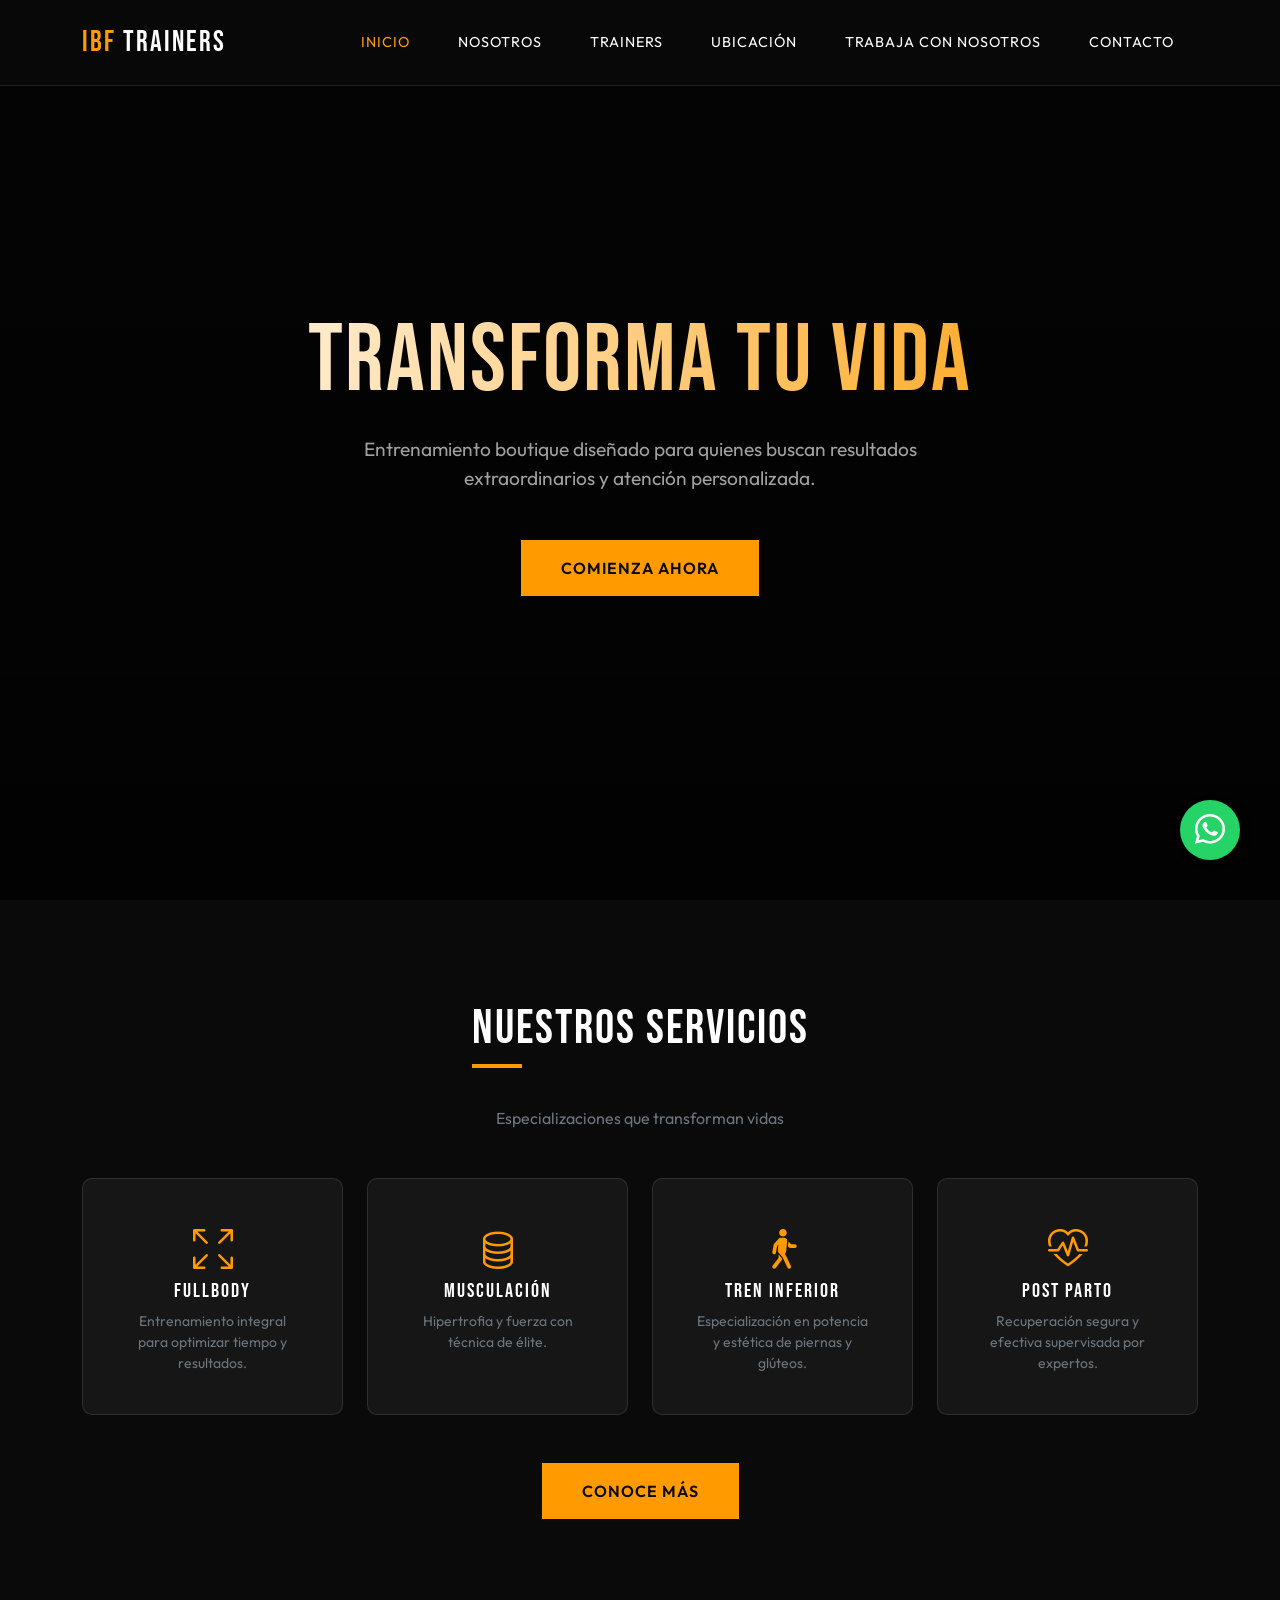
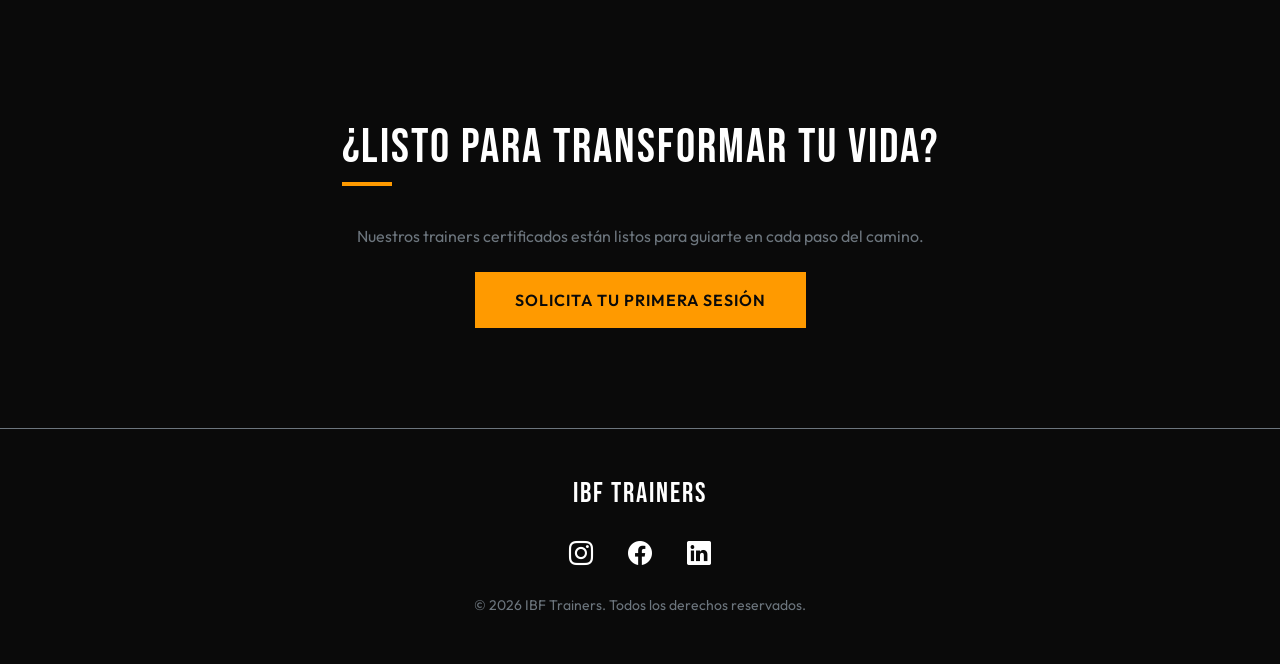
==== commit 2bbd5085: "update hero section heading to enhance brand messaging" ====
--- a/index.html
+++ b/index.html
@@ -36,7 +36,7 @@
     <!-- Hero Section -->
     <section class="hero">
         <div class="container">
-            <h1 class="brand-font">Transforma Tu Élite</h1>
+            <h1 class="brand-font">Transforma Tu Vida</h1>
             <p>Entrenamiento boutique diseñado para quienes buscan resultados extraordinarios y atención personalizada.</p>
             <a href="pages/contacto.html" class="btn btn-premium mt-3">Comienza Ahora</a>
         </div>
